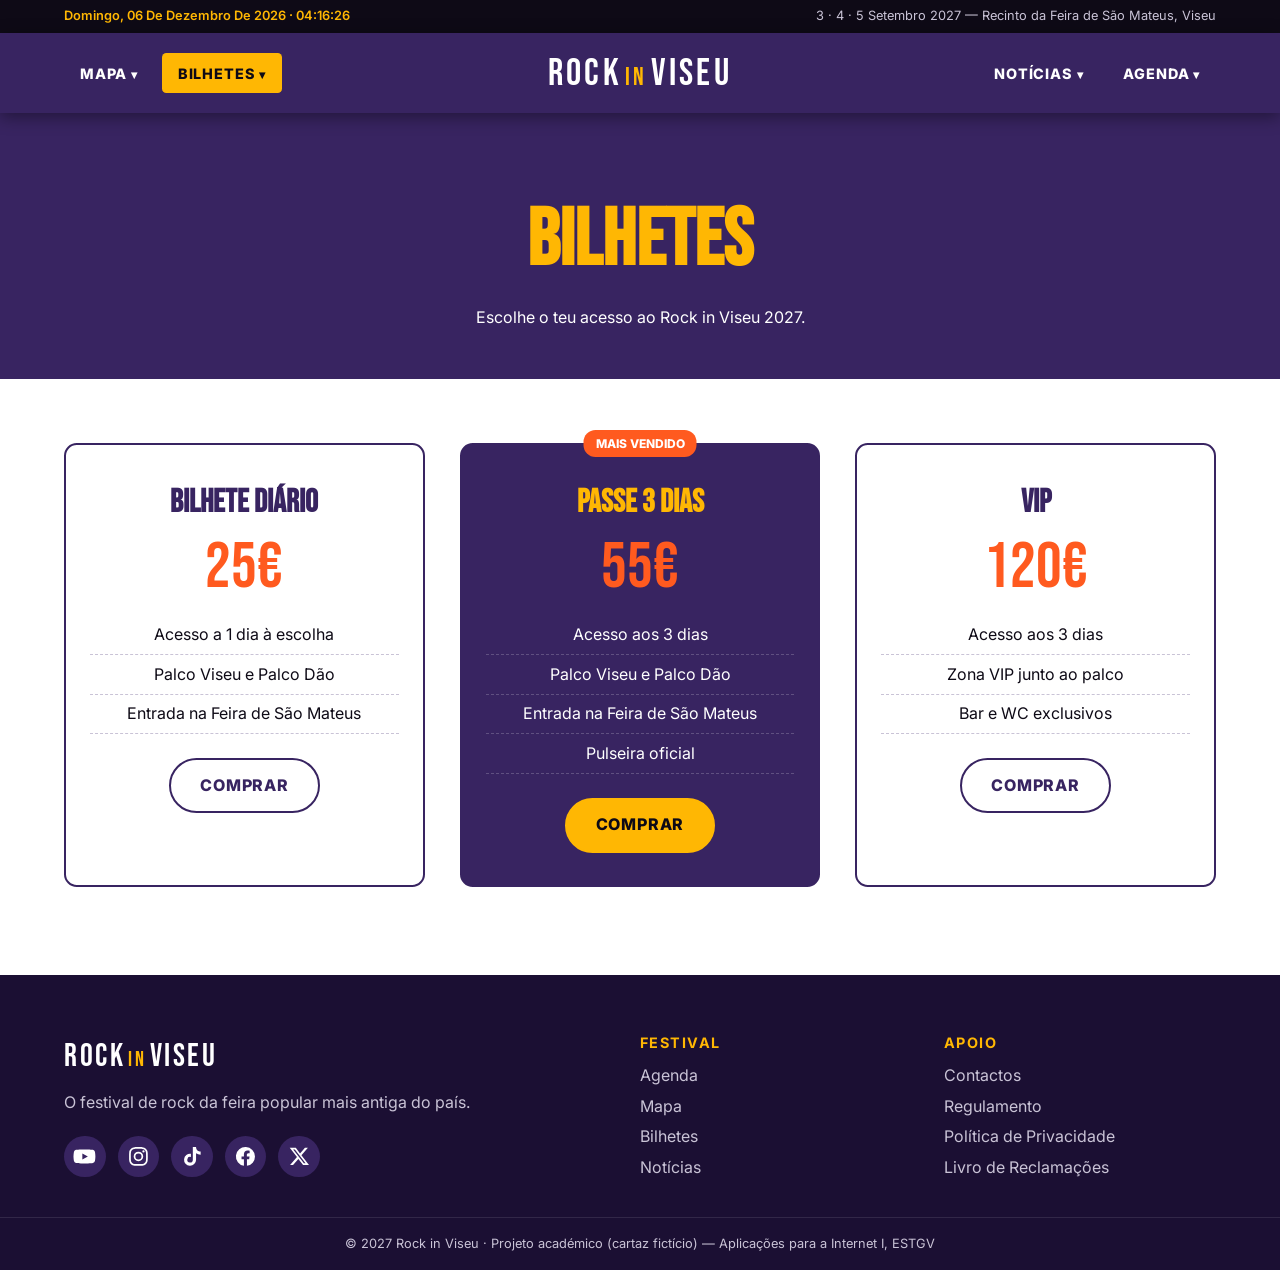
==== bilhetes.html @ 40bdbcf8 "Novo layout: header centrado, cabeças de cartaz, mapa interativo e footer com redes - Header com Map" ====
<!DOCTYPE html>
<html lang="pt-PT">
<head>
  <meta charset="UTF-8">
  <meta name="viewport" content="width=device-width, initial-scale=1.0">
  <meta name="description" content="Rock in Viseu — o festival de rock no coração da Feira de São Mateus.">
  <title>Bilhetes | Rock in Viseu 2027</title>
  <link rel="preconnect" href="https://fonts.googleapis.com">
  <link href="https://fonts.googleapis.com/css2?family=Bebas+Neue&family=Inter:wght@400;600;800&display=swap" rel="stylesheet">
  <link rel="stylesheet" href="css/style.css">
</head>
<body>

  <!-- ===== BARRA SUPERIOR: data e hora atual ===== -->
  <div class="topbar">
    <div class="wrapper topbar__inner">
      <p class="topbar__clock" id="relogio" aria-live="polite">--</p>
      <p class="topbar__info">3 · 4 · 5 Setembro 2027 — Recinto da Feira de São Mateus, Viseu</p>
    </div>
  </div>

  <!-- ===== CABEÇALHO: menu à esquerda · logo ao centro · menu à direita ===== -->
  <header class="header">
    <div class="wrapper header__inner">

      <nav class="nav nav--esq" aria-label="Menu esquerdo">
        <ul class="nav__list">
          <li class="nav__item tem-sub">
            <a href="index.html#mapa" class="nav__link">Mapa</a>
            <ul class="submenu">
              <li><a href="index.html#mapa">Palcos</a></li>
              <li><a href="index.html#mapa">Restauração</a></li>
              <li><a href="index.html#mapa">Loja Oficial</a></li>
            </ul>
          </li>
          <li class="nav__item tem-sub">
            <a href="bilhetes.html" class="nav__link ativo">Bilhetes</a>
            <ul class="submenu">
              <li><a href="bilhetes.html#diario">Bilhete Diário</a></li>
              <li><a href="bilhetes.html#passe">Passe 3 Dias</a></li>
              <li><a href="bilhetes.html#vip">VIP</a></li>
            </ul>
          </li>
        </ul>
      </nav>

      <a href="index.html" class="logo" aria-label="Rock in Viseu — página inicial">ROCK<span>in</span>VISEU</a>

      <nav class="nav nav--dir" aria-label="Menu direito">
        <ul class="nav__list">
          <li class="nav__item tem-sub">
            <a href="noticias.html" class="nav__link">Notícias</a>
            <ul class="submenu">
              <li><a href="noticias.html">Últimas Notícias</a></li>
              <li><a href="contactos.html">Contactos</a></li>
            </ul>
          </li>
          <li class="nav__item tem-sub">
            <a href="index.html#cartaz" class="nav__link">Agenda</a>
            <ul class="submenu">
              <li><a href="index.html#cartaz" data-dia="1">Sexta · 3 Set</a></li>
              <li><a href="index.html#cartaz" data-dia="2">Sábado · 4 Set</a></li>
              <li><a href="index.html#cartaz" data-dia="3">Domingo · 5 Set</a></li>
            </ul>
          </li>
        </ul>
      </nav>

      <button class="menu-toggle" id="menuToggle" aria-label="Abrir menu" aria-expanded="false">
        <span></span><span></span><span></span>
      </button>
    </div>
  </header>

  <main>
    <section class="pagina-topo">
      <div class="wrapper">
        <h1>Bilhetes</h1>
        <p>Escolhe o teu acesso ao Rock in Viseu 2027.</p>
      </div>
    </section>

    <section class="pagina-conteudo">
      <div class="wrapper bilhetes__grid">
        <article class="bilhete" id="diario">
          <h2>Bilhete Diário</h2>
          <p class="bilhete__preco">25€</p>
          <ul><li>Acesso a 1 dia à escolha</li><li>Palco Viseu e Palco Dão</li><li>Entrada na Feira de São Mateus</li></ul>
          <a href="contactos.html" class="btn btn--outline">Comprar</a>
        </article>
        <article class="bilhete bilhete--destaque" id="passe">
          <span class="bilhete__tag">Mais vendido</span>
          <h2>Passe 3 Dias</h2>
          <p class="bilhete__preco">55€</p>
          <ul><li>Acesso aos 3 dias</li><li>Palco Viseu e Palco Dão</li><li>Entrada na Feira de São Mateus</li><li>Pulseira oficial</li></ul>
          <a href="contactos.html" class="btn">Comprar</a>
        </article>
        <article class="bilhete" id="vip">
          <h2>VIP</h2>
          <p class="bilhete__preco">120€</p>
          <ul><li>Acesso aos 3 dias</li><li>Zona VIP junto ao palco</li><li>Bar e WC exclusivos</li></ul>
          <a href="contactos.html" class="btn btn--outline">Comprar</a>
        </article>
      </div>
    </section>
  </main>

  <!-- ===== RODAPÉ ===== -->
  <footer class="footer">
    <div class="wrapper footer__grid">
      <div>
        <a href="index.html" class="logo">ROCK<span>in</span>VISEU</a>
        <p>O festival de rock da feira popular mais antiga do país.</p>
        <ul class="social">
          <li><a href="https://www.youtube.com" target="_blank" rel="noopener" aria-label="YouTube">
            <svg viewBox="0 0 24 24"><path d="M23 7.2a3 3 0 0 0-2.1-2.1C19 4.6 12 4.6 12 4.6s-7 0-8.9.5A3 3 0 0 0 1 7.2 31 31 0 0 0 .5 12 31 31 0 0 0 1 16.8a3 3 0 0 0 2.1 2.1c1.9.5 8.9.5 8.9.5s7 0 8.9-.5a3 3 0 0 0 2.1-2.1 31 31 0 0 0 .5-4.8 31 31 0 0 0-.5-4.8zM9.8 15.1V8.9l5.8 3.1-5.8 3.1z"/></svg>
          </a></li>
          <li><a href="https://www.instagram.com" target="_blank" rel="noopener" aria-label="Instagram">
            <svg viewBox="0 0 24 24"><path d="M12 7a5 5 0 1 0 0 10 5 5 0 0 0 0-10zm0 8.2a3.2 3.2 0 1 1 0-6.4 3.2 3.2 0 0 1 0 6.4zM17.3 5.5a1.2 1.2 0 1 0 0 2.4 1.2 1.2 0 0 0 0-2.4zM12 2.2c-2.7 0-3 0-4 .1C4.9 2.4 2.4 4.9 2.3 8c-.1 1-.1 1.3-.1 4s0 3 .1 4c.1 3.1 2.6 5.6 5.7 5.7 1 .1 1.3.1 4 .1s3 0 4-.1c3.1-.1 5.6-2.6 5.7-5.7.1-1 .1-1.3.1-4s0-3-.1-4c-.1-3.1-2.6-5.6-5.7-5.7-1-.1-1.3-.1-4-.1zm0 1.8c2.6 0 2.9 0 4 .1 2.2.1 3.8 1.7 3.9 3.9.1 1 .1 1.3.1 4s0 2.9-.1 4c-.1 2.2-1.7 3.8-3.9 3.9-1 .1-1.3.1-4 .1s-2.9 0-4-.1c-2.2-.1-3.8-1.7-3.9-3.9C4 14.9 4 14.6 4 12s0-2.9.1-4C4.2 5.8 5.8 4.2 8 4.1c1 0 1.4-.1 4-.1z"/></svg>
          </a></li>
          <li><a href="https://www.tiktok.com" target="_blank" rel="noopener" aria-label="TikTok">
            <svg viewBox="0 0 24 24"><path d="M19.6 6.7a4.8 4.8 0 0 1-3.8-4.2V2h-3.4v13.4a2.9 2.9 0 1 1-2-2.7V9.2a6.3 6.3 0 1 0 5.4 6.2V8.6a8.2 8.2 0 0 0 4.8 1.5V6.7h-1z"/></svg>
          </a></li>
          <li><a href="https://www.facebook.com" target="_blank" rel="noopener" aria-label="Facebook">
            <svg viewBox="0 0 24 24"><path d="M22 12a10 10 0 1 0-11.6 9.9v-7H7.9V12h2.5V9.8c0-2.5 1.5-3.9 3.8-3.9 1.1 0 2.2.2 2.2.2v2.5h-1.3c-1.2 0-1.6.8-1.6 1.6V12h2.8l-.4 2.9h-2.3v7A10 10 0 0 0 22 12z"/></svg>
          </a></li>
          <li><a href="https://x.com" target="_blank" rel="noopener" aria-label="X">
            <svg viewBox="0 0 24 24"><path d="M17.8 3h3.1l-6.8 7.7L22 21h-6.2l-4.9-6.4L5.3 21H2.2l7.2-8.3L1.8 3h6.4l4.4 5.8L17.8 3zm-1.1 16.2h1.7L7.2 4.7H5.4l11.3 14.5z"/></svg>
          </a></li>
        </ul>
      </div>
      <nav aria-label="Links do festival">
        <h4>Festival</h4>
        <ul>
          <li><a href="index.html#cartaz">Agenda</a></li>
          <li><a href="index.html#mapa">Mapa</a></li>
          <li><a href="bilhetes.html">Bilhetes</a></li>
          <li><a href="noticias.html">Notícias</a></li>
        </ul>
      </nav>
      <nav aria-label="Links de apoio">
        <h4>Apoio</h4>
        <ul>
          <li><a href="contactos.html">Contactos</a></li>
          <li><a href="#">Regulamento</a></li>
          <li><a href="#">Política de Privacidade</a></li>
          <li><a href="https://www.livroreclamacoes.pt" target="_blank" rel="noopener">Livro de Reclamações</a></li>
        </ul>
      </nav>
    </div>
    <p class="footer__copy">&copy; 2027 Rock in Viseu · Projeto académico (cartaz fictício) — Aplicações para a Internet I, ESTGV</p>
  </footer>

  <script src="js/main.js"></script>
</body>
</html>
---- css/style.css ----
/* =========================================================
   ROCK IN VISEU — Folha de estilos principal
   Layout flexível: larguras em %, tamanhos em rem/em
   ========================================================= */

:root {
  --roxo: #382461;          /* cor da Feira de São Mateus */
  --roxo-escuro: #1b0f33;
  --preto: #0e0a16;
  --amarelo: #ffb703;
  --laranja: #ff5a1f;
  --verde: #22c55e;
  --azul: #22d3ee;
  --branco: #ffffff;
  --cinza: #c9c3d6;
  --fonte-titulo: 'Bebas Neue', Impact, sans-serif;
  --fonte-texto: 'Inter', Arial, sans-serif;
}

* { margin: 0; padding: 0; box-sizing: border-box; }
html { scroll-behavior: smooth; scroll-padding-top: 5rem; }
body { font-family: var(--fonte-texto); background: var(--preto); color: var(--branco); line-height: 1.6; }
img { max-width: 100%; display: block; }
a { color: inherit; text-decoration: none; }
ul { list-style: none; }

/* Wrapper / container principal */
.wrapper { width: 90%; max-width: 75rem; margin: 0 auto; }

/* ---------- Elementos comuns ---------- */
.btn {
  display: inline-block;
  padding: 0.8em 1.8em;
  background: var(--amarelo);
  color: var(--preto);
  font-weight: 800;
  text-transform: uppercase;
  letter-spacing: 0.05em;
  border: 2px solid var(--amarelo);
  border-radius: 3em;
  cursor: pointer;
  transition: background 0.3s, color 0.3s, transform 0.2s;
}
.btn:hover { background: transparent; color: var(--amarelo); transform: translateY(-2px); }
.btn--outline { background: transparent; color: var(--amarelo); }
.btn--outline:hover { background: var(--amarelo); color: var(--preto); }

.titulo {
  font-family: var(--fonte-titulo);
  font-size: clamp(2.5rem, 6vw, 4rem);
  letter-spacing: 0.04em;
  margin-bottom: 1.5rem;
  color: var(--roxo);
}
.titulo--claro { color: var(--amarelo); }
.etiqueta { color: var(--laranja); font-weight: 800; letter-spacing: 0.2em; text-transform: uppercase; font-size: 0.9rem; }

/* ---------- Barra superior (data/hora) ---------- */
.topbar { background: var(--preto); font-size: 0.8rem; padding: 0.4rem 0; }
.topbar__inner { display: flex; justify-content: space-between; align-items: center; gap: 1rem; flex-wrap: wrap; }
.topbar__clock { color: var(--amarelo); font-weight: 600; text-transform: capitalize; }
.topbar__info { color: var(--cinza); }

/* ---------- Cabeçalho: menu | logo | menu ---------- */
.header {
  background: var(--roxo);
  position: sticky;
  top: 0;
  z-index: 100;
  box-shadow: 0 0.25rem 1rem rgba(0, 0, 0, 0.4);
}
.header__inner {
  display: grid;
  grid-template-columns: 1fr auto 1fr;   /* esquerda · centro · direita */
  align-items: center;
  min-height: 5rem;
}
.nav--esq .nav__list { justify-content: flex-start; }
.nav--dir .nav__list { justify-content: flex-end; }

.logo {
  font-family: var(--fonte-titulo);
  font-size: 2.4rem;
  letter-spacing: 0.08em;
  text-align: center;
  transition: color 0.3s;
}
.logo span { color: var(--amarelo); font-size: 0.65em; margin: 0 0.15em; }
.logo:hover { color: var(--amarelo); }

.nav__list { display: flex; align-items: center; gap: 0.5rem; }
.nav__item { position: relative; }
.nav__link {
  display: block;
  padding: 0.6em 1.1em;
  font-weight: 800;
  text-transform: uppercase;
  letter-spacing: 0.06em;
  font-size: 0.9rem;
  border-radius: 0.3em;
  transition: background 0.3s, color 0.3s;
}
/* hover: muda cor da letra e do fundo (pedido no enunciado) */
.nav__link:hover, .nav__link.ativo { background: var(--amarelo); color: var(--preto); }
.tem-sub > .nav__link::after { content: ' ▾'; font-size: 0.8em; }

.submenu {
  position: absolute;
  top: 100%;
  min-width: 12rem;
  background: var(--roxo-escuro);
  border-top: 3px solid var(--amarelo);
  border-radius: 0 0 0.4em 0.4em;
  opacity: 0;
  visibility: hidden;
  transform: translateY(0.5rem);
  transition: opacity 0.25s, transform 0.25s, visibility 0.25s;
}
.nav--esq .submenu { left: 0; }
.nav--dir .submenu { right: 0; }
.tem-sub:hover .submenu,
.tem-sub.aberto .submenu { opacity: 1; visibility: visible; transform: translateY(0); }
.submenu a {
  display: block;
  padding: 0.7em 1.2em;
  font-size: 0.9rem;
  transition: background 0.3s, color 0.3s, padding-left 0.3s;
}
.submenu a:hover { background: var(--laranja); color: var(--branco); padding-left: 1.6em; }

.menu-toggle {
  display: none;
  flex-direction: column;
  gap: 5px;
  background: none;
  border: none;
  cursor: pointer;
  padding: 0.5rem;
  justify-self: end;
}
.menu-toggle span { width: 1.75rem; height: 3px; background: var(--branco); transition: transform 0.3s, opacity 0.3s; }
.menu-toggle.aberto span:nth-child(1) { transform: translateY(8px) rotate(45deg); }
.menu-toggle.aberto span:nth-child(2) { opacity: 0; }
.menu-toggle.aberto span:nth-child(3) { transform: translateY(-8px) rotate(-45deg); }

/* =========================================================
   SECÇÃO 1 — Carrossel + descrição
   ========================================================= */
.intro { background: var(--branco); color: var(--preto); padding-bottom: 4rem; }

.slider { position: relative; width: 100%; height: 70vh; min-height: 22rem; overflow: hidden; }
.slide { position: absolute; inset: 0; opacity: 0; transition: opacity 1s ease; }
.slide.ativo { opacity: 1; z-index: 1; }
.slide img { width: 100%; height: 100%; object-fit: cover; }
.slide figcaption {
  position: absolute;
  left: 5%;
  bottom: 8%;
  z-index: 2;
  background: rgba(14, 10, 22, 0.7);
  color: var(--branco);
  padding: 0.5em 1em;
  border-left: 4px solid var(--amarelo);
  font-weight: 600;
}

.slider__btn {
  position: absolute;
  top: 50%;
  z-index: 3;
  transform: translateY(-50%);
  width: 3rem;
  height: 3rem;
  border-radius: 50%;
  border: 2px solid var(--branco);
  background: rgba(0, 0, 0, 0.3);
  color: var(--branco);
  font-size: 1.2rem;
  cursor: pointer;
  transition: background 0.3s, color 0.3s;
}
.slider__btn:hover { background: var(--amarelo); color: var(--preto); border-color: var(--amarelo); }
.slider__btn--prev { left: 2%; }
.slider__btn--next { right: 2%; }

.slider__dots { position: absolute; bottom: 4%; left: 50%; transform: translateX(-50%); z-index: 3; display: flex; gap: 0.6rem; }
.dot {
  width: 0.8rem;
  height: 0.8rem;
  border-radius: 50%;
  border: 2px solid var(--branco);
  background: transparent;
  cursor: pointer;
  transition: background 0.3s, width 0.3s;
}
.dot.ativo { background: var(--amarelo); border-color: var(--amarelo); width: 2rem; border-radius: 1rem; }

.intro__texto { display: flex; gap: 6%; align-items: center; flex-wrap: wrap; padding-top: 4rem; }
.intro__desc { flex: 1 1 55%; }
.intro__desc h1 { font-family: var(--fonte-titulo); font-size: clamp(3rem, 8vw, 5.5rem); color: var(--roxo); line-height: 1; margin: 0.2em 0 0.4em; }
.intro__desc p { margin-bottom: 1rem; font-size: 1.05rem; }
.intro__desc .btn { margin-top: 0.5rem; }
.intro__desc .btn:hover { color: var(--roxo); border-color: var(--roxo); }
.intro__numeros { flex: 1 1 35%; display: grid; grid-template-columns: 1fr 1fr; gap: 1rem; margin-top: 2rem; }
.numero {
  background: var(--roxo);
  color: var(--branco);
  padding: 1.5rem 1rem;
  border-radius: 0.6rem;
  text-align: center;
  transition: transform 0.3s;
}
.numero:hover { transform: rotate(-2deg) scale(1.04); }
.numero strong { display: block; font-family: var(--fonte-titulo); font-size: 3rem; color: var(--amarelo); line-height: 1; }

/* =========================================================
   SECÇÃO 2 — Cabeças de cartaz
   ========================================================= */
.cartaz { background: var(--roxo-escuro); padding: 5rem 0; }
.tabs { display: flex; gap: 0.5rem; margin-bottom: 2rem; flex-wrap: wrap; }
.tab {
  flex: 1 1 30%;
  padding: 1em;
  background: transparent;
  color: var(--branco);
  border: 2px solid var(--roxo);
  font-family: var(--fonte-titulo);
  font-size: 1.4rem;
  letter-spacing: 0.05em;
  cursor: pointer;
  transition: background 0.3s, border-color 0.3s, color 0.3s;
}
.tab:hover { border-color: var(--amarelo); }
.tab.ativo { background: var(--roxo); border-color: var(--amarelo); color: var(--amarelo); }

.cartaz__dia { display: none; grid-template-columns: repeat(auto-fit, minmax(18rem, 1fr)); gap: 1rem; }
.cartaz__dia.ativo { display: grid; animation: aparecer 0.5s ease; }
@keyframes aparecer { from { opacity: 0; transform: translateY(1rem); } to { opacity: 1; transform: none; } }

.artista {
  position: relative;
  overflow: hidden;
  min-height: 12rem;
  display: flex;
  flex-direction: column;
  justify-content: flex-end;
  padding: 1.5rem;
  border-radius: 0.6rem;
  background:
    radial-gradient(circle at 80% 20%, var(--cor) 0%, transparent 60%),
    linear-gradient(160deg, var(--roxo) 0%, var(--preto) 100%);
  transition: transform 0.3s, box-shadow 0.3s;
}
.artista:hover { transform: translateY(-5px); box-shadow: 0 0.8rem 2rem rgba(0, 0, 0, 0.5); }
.artista h3 { font-family: var(--fonte-titulo); font-size: 2.2rem; line-height: 1; letter-spacing: 0.03em; }
.artista p { color: var(--cinza); }
.artista__hora {
  align-self: flex-start;
  background: rgba(0, 0, 0, 0.5);
  color: var(--amarelo);
  font-size: 0.75rem;
  font-weight: 800;
  text-transform: uppercase;
  padding: 0.3em 0.8em;
  border-radius: 1em;
  margin-bottom: auto;
}
.artista--headliner { grid-column: 1 / -1; min-height: 20rem; text-align: center; align-items: center; justify-content: center; }
.artista--headliner .artista__hora { align-self: center; margin-bottom: 1rem; }
.artista--headliner h3 { font-size: clamp(3.5rem, 10vw, 7rem); color: var(--amarelo); text-shadow: 0 0.2rem 1.5rem rgba(0, 0, 0, 0.5); }
.artista--headliner p { font-size: 1.2rem; color: var(--branco); }

/* =========================================================
   SECÇÃO 3 — Mapa interativo
   ========================================================= */
.mapa { background: var(--branco); color: var(--preto); padding: 5rem 0; }
.mapa__intro { margin-bottom: 2rem; font-size: 1.05rem; }
.mapa__container { position: relative; width: 100%; }
.mapa__svg { width: 100%; height: auto; display: block; }

.mapa__chao { fill: #2d6a4f; }
.mapa__caminho { stroke: #d8c9a3; stroke-width: 40; stroke-linecap: round; fill: none; }
.mapa__plateia { fill: #d8c9a3; stroke: #b9a77a; stroke-width: 3; stroke-dasharray: 10 8; }
.mapa__fixo { fill: #e9e4f2; stroke: #b8afcc; stroke-width: 2; }
.mapa__entrada { fill: var(--preto); }

.mapa__label { font-family: var(--fonte-texto); font-weight: 800; font-size: 26px; fill: var(--branco); text-anchor: middle; pointer-events: none; }
.mapa__label--peq { font-size: 19px; }
.mapa__label--escuro { fill: var(--roxo); }
.mapa__sub { font-family: var(--fonte-texto); font-size: 14px; fill: rgba(255, 255, 255, 0.85); text-anchor: middle; pointer-events: none; }
.mapa__sub--escuro { fill: #6b6480; }

/* Zonas clicáveis */
.zona { cursor: pointer; outline: none; }
.zona rect { stroke: var(--branco); stroke-width: 3; transition: fill 0.3s, stroke 0.3s, filter 0.3s, transform 0.3s; transform-box: fill-box; transform-origin: center; }
.zona--palco rect { fill: var(--roxo); }
.zona--restauracao rect { fill: var(--laranja); }
.zona--loja rect { fill: #0ea5e9; }

.zona:hover rect,
.zona:focus rect,
.zona.hover rect {
  stroke: var(--amarelo);
  stroke-width: 6;
  filter: drop-shadow(0 0 12px rgba(255, 183, 3, 0.9));
  transform: scale(1.03);
}
.zona--palco:hover rect { fill: #4c3285; }
.zona--restauracao:hover rect { fill: #ff7a45; }
.zona--loja:hover rect { fill: #38bdf8; }

/* animação "pulsar" para mostrar que é clicável */
.zona rect { animation: pulsar 2.5s ease-in-out infinite; }
.zona:hover rect { animation: none; }
@keyframes pulsar {
  0%, 100% { stroke-opacity: 1; }
  50% { stroke-opacity: 0.3; }
}

.mapa__tooltip {
  position: absolute;
  pointer-events: none;
  background: var(--preto);
  color: var(--branco);
  padding: 0.5em 0.9em;
  border-radius: 0.4em;
  font-size: 0.85rem;
  font-weight: 600;
  white-space: nowrap;
  transform: translate(-50%, -130%);
  opacity: 0;
  transition: opacity 0.2s;
  z-index: 5;
}
.mapa__tooltip.visivel { opacity: 1; }
.mapa__tooltip strong { color: var(--amarelo); }

.mapa__legenda { display: flex; flex-wrap: wrap; gap: 1rem 3%; margin-top: 1.5rem; font-size: 0.9rem; }
.mapa__legenda li { display: flex; align-items: center; gap: 0.5rem; }
.cor { width: 1rem; height: 1rem; border-radius: 0.2rem; display: inline-block; }
.cor--palco { background: var(--roxo); }
.cor--restauracao { background: var(--laranja); }
.cor--loja { background: #0ea5e9; }
.cor--fixo { background: #e9e4f2; border: 1px solid #b8afcc; }

/* =========================================================
   SECÇÃO 4 — Patrocinadores
   ========================================================= */
.parceiros { background: #f5f2fa; color: var(--preto); padding: 4rem 0; text-align: center; }
.parceiros__titulo { font-size: 1rem; text-transform: uppercase; letter-spacing: 0.25em; color: var(--roxo); margin-bottom: 2rem; }
.parceiros__lista { display: grid; grid-template-columns: repeat(auto-fit, minmax(11rem, 1fr)); gap: 1rem; }
.parceiros__lista li {
  padding: 1.5em 1em;
  background: var(--branco);
  border: 1px solid #e0dae9;
  border-radius: 0.5em;
  font-weight: 800;
  color: #8a839c;
  transition: color 0.3s, border-color 0.3s, transform 0.3s;
}
.parceiros__lista li:hover { color: var(--roxo); border-color: var(--roxo); transform: translateY(-3px); }

/* =========================================================
   RODAPÉ
   ========================================================= */
.footer { background: var(--roxo-escuro); padding: 3.5rem 0 1rem; }
.footer__grid { display: grid; grid-template-columns: 2fr 1fr 1fr; gap: 2rem; margin-bottom: 2rem; }
.footer p { color: var(--cinza); margin-top: 0.5rem; }
.footer h4 { color: var(--amarelo); margin-bottom: 0.6rem; text-transform: uppercase; letter-spacing: 0.1em; font-size: 0.9rem; }
.footer li { margin-bottom: 0.3rem; }
.footer li a { color: var(--cinza); transition: color 0.3s; }
.footer li a:hover { color: var(--amarelo); }
.footer .logo { font-size: 2rem; }
.footer__copy { text-align: center; font-size: 0.8rem; color: var(--cinza); border-top: 1px solid rgba(255, 255, 255, 0.1); padding-top: 1rem; }

.social { display: flex; gap: 0.75rem; margin-top: 1.25rem; }
.social a {
  display: flex;
  align-items: center;
  justify-content: center;
  width: 2.6rem;
  height: 2.6rem;
  border-radius: 50%;
  background: var(--roxo);
  transition: background 0.3s, transform 0.3s;
}
.social svg { width: 55%; height: 55%; fill: var(--branco); transition: fill 0.3s; }
.social a:hover { background: var(--amarelo); transform: translateY(-3px); }
.social a:hover svg { fill: var(--preto); }

/* =========================================================
   PÁGINAS SECUNDÁRIAS
   ========================================================= */
.pagina-topo { background: var(--roxo); padding: 4rem 0 3rem; text-align: center; }
.pagina-topo h1 { font-family: var(--fonte-titulo); font-size: clamp(3rem, 8vw, 5rem); color: var(--amarelo); }
.pagina-conteudo { background: var(--branco); color: var(--preto); padding: 4rem 0; }

/* Bilhetes */
.bilhetes__grid { display: flex; gap: 3%; flex-wrap: wrap; align-items: stretch; }
.bilhete {
  flex: 1 1 30%;
  min-width: 15rem;
  margin-bottom: 1.5rem;
  border: 2px solid var(--roxo);
  border-radius: 0.8rem;
  padding: 2rem 1.5rem;
  text-align: center;
  position: relative;
  transition: transform 0.3s;
}
.bilhete:hover { transform: translateY(-6px); }
.bilhete h2 { font-family: var(--fonte-titulo); font-size: 2rem; color: var(--roxo); }
.bilhete__preco { font-family: var(--fonte-titulo); font-size: 4rem; color: var(--laranja); line-height: 1; margin: 0.5rem 0 1rem; }
.bilhete ul { margin-bottom: 1.5rem; }
.bilhete li { padding: 0.4em 0; border-bottom: 1px dashed var(--cinza); }
.bilhete .btn--outline { color: var(--roxo); border-color: var(--roxo); }
.bilhete .btn--outline:hover { background: var(--roxo); color: var(--branco); }
.bilhete--destaque { background: var(--roxo); color: var(--branco); }
.bilhete--destaque h2 { color: var(--amarelo); }
.bilhete--destaque li { border-color: rgba(255, 255, 255, 0.2); }
.bilhete__tag {
  position: absolute;
  top: -0.9rem;
  left: 50%;
  transform: translateX(-50%);
  background: var(--laranja);
  color: var(--branco);
  font-size: 0.75rem;
  font-weight: 800;
  padding: 0.3em 1em;
  border-radius: 1em;
  text-transform: uppercase;
}

/* Notícias */
.noticias__grid { display: grid; grid-template-columns: repeat(auto-fit, minmax(16rem, 1fr)); gap: 1.5rem; }
.noticia {
  background: #f5f2fa;
  padding: 1.75rem;
  border-radius: 0.5rem;
  border-top: 4px solid var(--amarelo);
  transition: background 0.3s, color 0.3s;
}
.noticia:hover { background: var(--roxo); color: var(--branco); }
.noticia time { color: var(--laranja); font-size: 0.85rem; font-weight: 600; }
.noticia h2 { font-size: 1.3rem; margin: 0.4rem 0; }

/* Contactos */
.contactos__grid { display: flex; gap: 5%; flex-wrap: wrap; }
.contactos__info { flex: 1 1 30%; margin-bottom: 2rem; }
.contactos__info h2 { font-family: var(--fonte-titulo); font-size: 2.2rem; color: var(--roxo); }
.contactos__info p { margin-bottom: 0.8rem; }
.contactos__form { flex: 1 1 60%; }

.form__grupo { margin-bottom: 1.2rem; }
.form__grupo label { display: block; font-weight: 600; margin-bottom: 0.3rem; color: var(--roxo); }
.form__grupo input, .form__grupo select, .form__grupo textarea {
  width: 100%;
  padding: 0.75em 1em;
  border: 2px solid var(--cinza);
  border-radius: 0.4em;
  font: inherit;
  transition: border-color 0.3s;
}
.form__grupo input:focus, .form__grupo select:focus, .form__grupo textarea:focus { outline: none; border-color: var(--roxo); }
.form__grupo.erro input, .form__grupo.erro select, .form__grupo.erro textarea { border-color: #d62828; }
.form__erro { color: #d62828; font-size: 0.85rem; margin-top: 0.2rem; }
.form__linha { display: flex; gap: 4%; flex-wrap: wrap; }
.form__linha .form__grupo { flex: 1 1 48%; }
.form__sucesso { background: #e6f7ec; color: #1b7a3d; padding: 1em; border-radius: 0.4em; margin-bottom: 1rem; font-weight: 600; }
.pagina-conteudo .btn:hover { color: var(--roxo); border-color: var(--roxo); }

.mensagens { margin-top: 3rem; }
.mensagens h3 { color: var(--roxo); margin-bottom: 1rem; }
.mensagem { border-left: 4px solid var(--amarelo); background: #f5f2fa; padding: 1em; margin-bottom: 0.8rem; border-radius: 0.3em; }
.mensagem small { color: #6b6480; }

/* =========================================================
   RESPONSIVO
   ========================================================= */
@media (max-width: 56rem) {
  .header__inner { grid-template-columns: 1fr auto; position: relative; }
  .logo { text-align: left; grid-column: 1; grid-row: 1; font-size: 2rem; }
  .menu-toggle { display: flex; grid-column: 2; grid-row: 1; }

  /* os dois menus juntam-se num painel que desce */
  .nav {
    grid-column: 1 / -1;
    max-height: 0;
    overflow: hidden;
    transition: max-height 0.4s ease;
  }
  .nav.aberto { max-height: 30rem; }
  .nav--dir.aberto { padding-bottom: 1rem; }
  .nav__list { flex-direction: column; align-items: stretch; gap: 0.25rem; padding-top: 0.25rem; }

  .submenu {
    position: static;
    opacity: 1;
    visibility: visible;
    transform: none;
    max-height: 0;
    overflow: hidden;
    border-top: none;
    transition: max-height 0.3s;
  }
  .tem-sub:hover .submenu { max-height: 0; }
  .tem-sub.aberto .submenu { max-height: 15rem; }

  .topbar__info { display: none; }
  .footer__grid { grid-template-columns: 1fr; }
  .mapa__label { font-size: 30px; }
  .mapa__sub { display: none; }
}
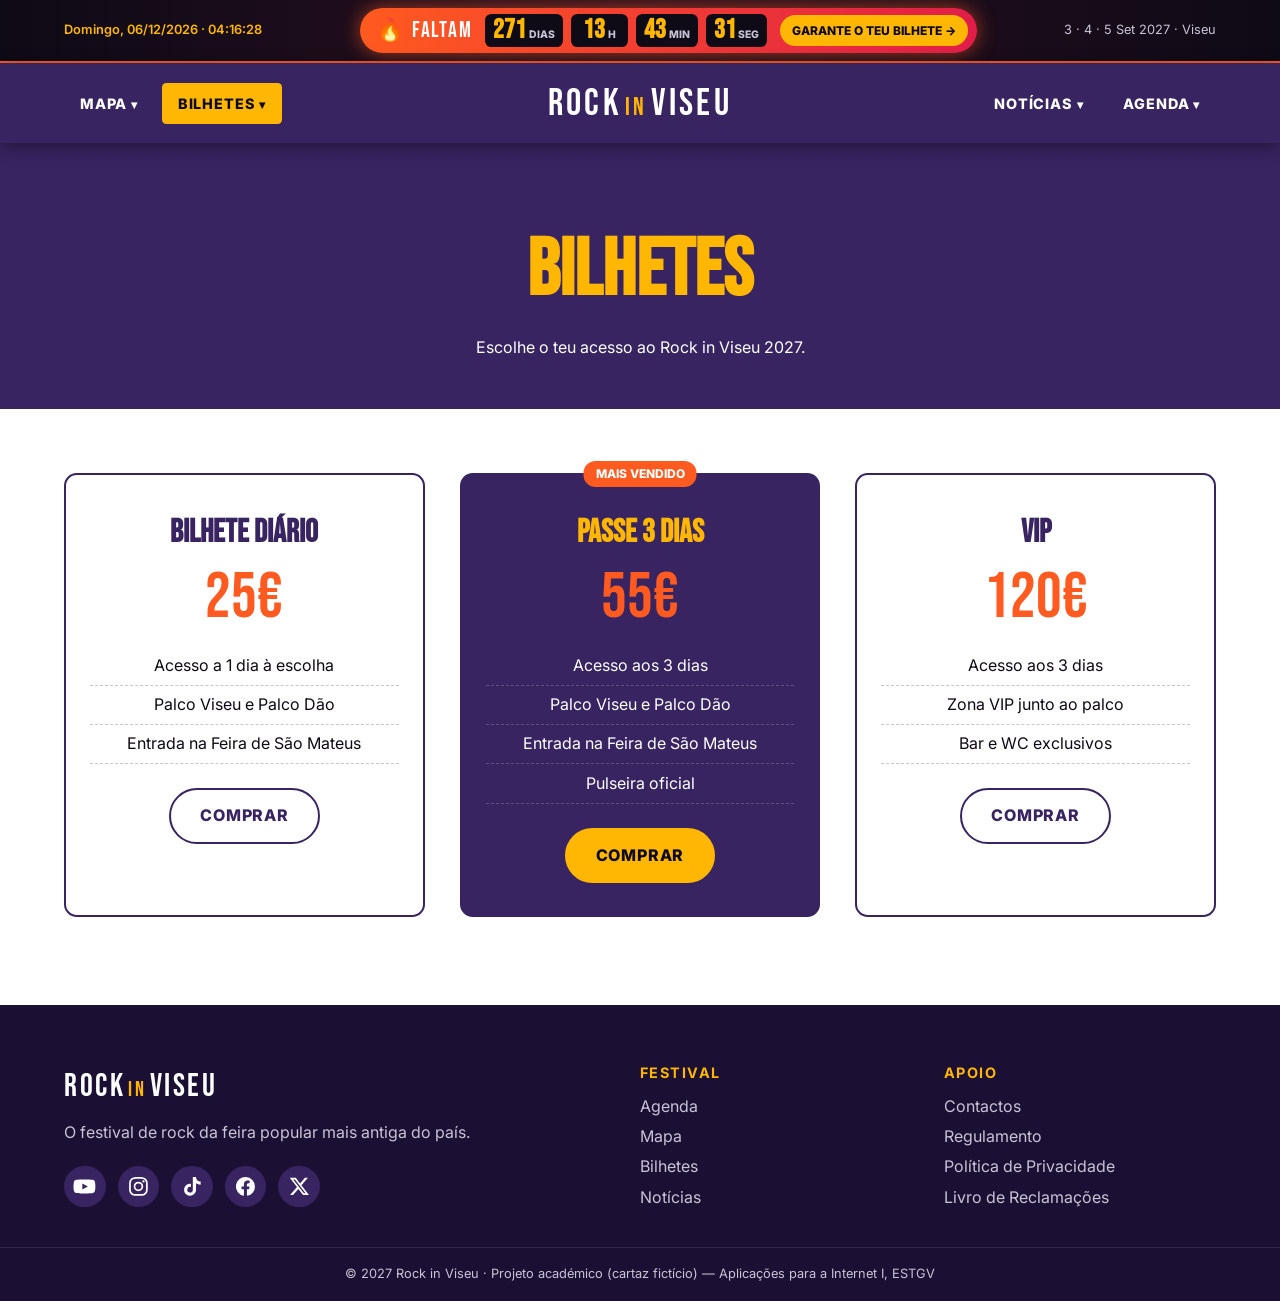
==== commit 39b45b90: "Contagem decrescente para o festival na faixa do topo Cronómetro em destaque (dias, horas, minutos, " ====
--- a/bilhetes.html
+++ b/bilhetes.html
@@ -15,7 +15,16 @@
   <div class="topbar">
     <div class="wrapper topbar__inner">
       <p class="topbar__clock" id="relogio" aria-live="polite">--</p>
-      <p class="topbar__info">3 · 4 · 5 Setembro 2027 — Recinto da Feira de São Mateus, Viseu</p>
+      <!-- Contagem decrescente para o festival -->
+      <a href="bilhetes.html" class="contagem" aria-label="Tempo que falta para o festival">
+        <span class="contagem__label">🔥 Faltam</span>
+        <span class="contagem__bloco"><b id="cdDias">0</b><small>dias</small></span>
+        <span class="contagem__bloco"><b id="cdHoras">00</b><small>h</small></span>
+        <span class="contagem__bloco"><b id="cdMin">00</b><small>min</small></span>
+        <span class="contagem__bloco contagem__bloco--seg"><b id="cdSeg">00</b><small>seg</small></span>
+        <span class="contagem__cta">Garante o teu bilhete →</span>
+      </a>
+      <p class="topbar__info">3 · 4 · 5 Set 2027 · Viseu</p>
     </div>
   </div>
 
--- a/css/style.css
+++ b/css/style.css
@@ -56,10 +56,75 @@
 .etiqueta { color: var(--laranja); font-weight: 800; letter-spacing: 0.2em; text-transform: uppercase; font-size: 0.9rem; }
 
 /* ---------- Barra superior (data/hora) ---------- */
-.topbar { background: var(--preto); font-size: 0.8rem; padding: 0.4rem 0; }
+.topbar {
+  background: linear-gradient(90deg, var(--preto) 0%, #2a0f1f 50%, var(--preto) 100%);
+  border-bottom: 2px solid var(--laranja);
+  font-size: 0.8rem;
+  padding: 0.5rem 0;
+}
 .topbar__inner { display: flex; justify-content: space-between; align-items: center; gap: 1rem; flex-wrap: wrap; }
-.topbar__clock { color: var(--amarelo); font-weight: 600; text-transform: capitalize; }
-.topbar__info { color: var(--cinza); }
+.topbar__clock { color: var(--amarelo); font-weight: 600; text-transform: capitalize; flex: 1 1 20%; white-space: nowrap; }
+.topbar__info { color: var(--cinza); flex: 1 1 15%; text-align: right; }
+
+/* ---------- Contagem decrescente (faixa do topo) ---------- */
+.contagem {
+  display: flex;
+  align-items: center;
+  gap: 0.5rem;
+  padding: 0.3rem 0.6rem 0.3rem 1rem;
+  border-radius: 3rem;
+  background: linear-gradient(90deg, var(--laranja), #e11d48);
+  box-shadow: 0 0 1.2rem rgba(255, 90, 31, 0.6);
+  animation: brilhar 2s ease-in-out infinite;
+  transition: transform 0.3s;
+}
+.contagem:hover { transform: scale(1.04); }
+.contagem__label {
+  font-family: var(--fonte-titulo);
+  font-size: 1.4rem;
+  letter-spacing: 0.08em;
+  text-transform: uppercase;
+  margin-right: 0.3rem;
+  white-space: nowrap;
+}
+.contagem__bloco {
+  display: flex;
+  align-items: baseline;
+  gap: 0.15rem;
+  background: var(--preto);
+  border-radius: 0.4rem;
+  padding: 0.1rem 0.5rem;
+  min-width: 3.6rem;
+  justify-content: center;
+}
+.contagem__bloco b {
+  font-family: var(--fonte-titulo);
+  font-size: 1.7rem;
+  line-height: 1.1;
+  color: var(--amarelo);
+  font-variant-numeric: tabular-nums;
+}
+.contagem__bloco small { font-size: 0.65rem; font-weight: 800; text-transform: uppercase; color: var(--cinza); }
+.contagem__bloco--seg b { animation: tique 1s steps(1) infinite; }
+.contagem__cta {
+  background: var(--amarelo);
+  color: var(--preto);
+  font-weight: 800;
+  font-size: 0.75rem;
+  text-transform: uppercase;
+  padding: 0.5em 1em;
+  border-radius: 2rem;
+  margin-left: 0.3rem;
+  white-space: nowrap;
+}
+@keyframes brilhar {
+  0%, 100% { box-shadow: 0 0 0.6rem rgba(255, 90, 31, 0.5); }
+  50%      { box-shadow: 0 0 1.8rem rgba(255, 183, 3, 0.9); }
+}
+@keyframes tique {
+  0%  { color: var(--amarelo); }
+  50% { color: var(--branco); }
+}
 
 /* ---------- Cabeçalho: menu | logo | menu ---------- */
 .header {
@@ -507,7 +572,13 @@
   .tem-sub:hover .submenu { max-height: 0; }
   .tem-sub.aberto .submenu { max-height: 15rem; }
 
-  .topbar__info { display: none; }
+  .topbar__info, .contagem__cta { display: none; }
+  .topbar__inner { justify-content: center; }
+  .topbar__clock { flex: 1 1 100%; text-align: center; font-size: 0.75rem; }
+  .contagem { gap: 0.3rem; padding-left: 0.7rem; }
+  .contagem__label { font-size: 1.1rem; }
+  .contagem__bloco { min-width: 2.9rem; padding: 0.1rem 0.3rem; }
+  .contagem__bloco b { font-size: 1.3rem; }
   .footer__grid { grid-template-columns: 1fr; }
   .mapa__label { font-size: 30px; }
   .mapa__sub { display: none; }
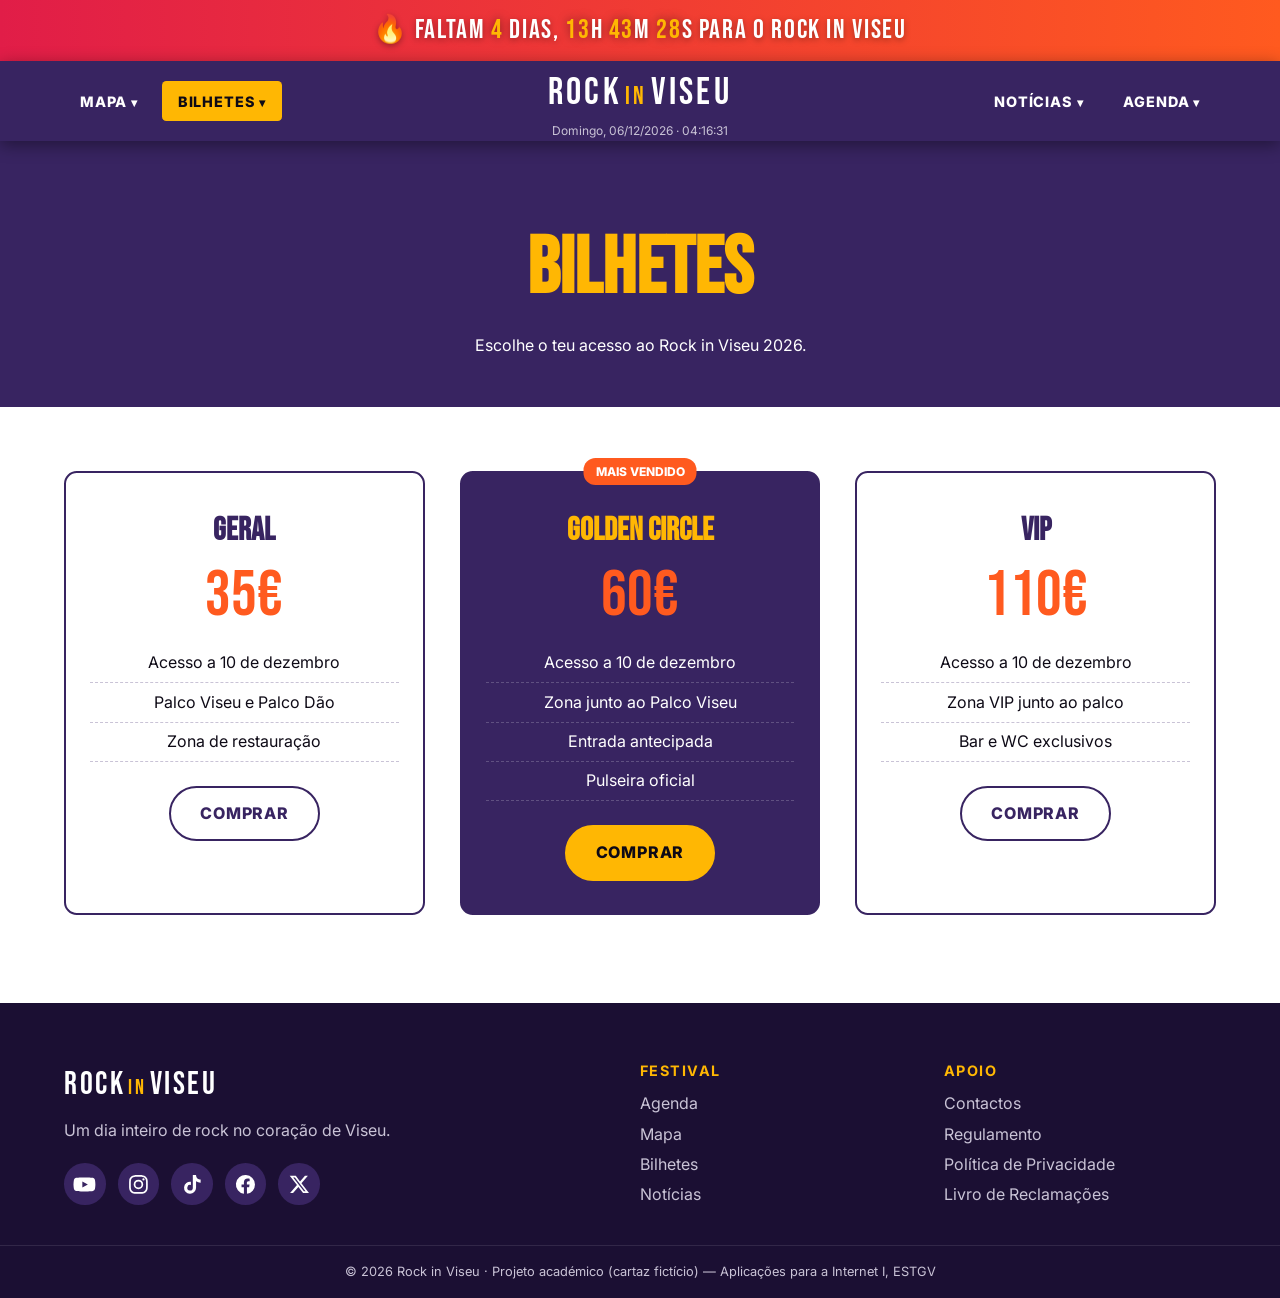
==== commit 46994cd1: "Festival num só dia (10 dezembro) e sem referências à Feira de São Mateus - Faixa do topo apenas com" ====
--- a/bilhetes.html
+++ b/bilhetes.html
@@ -3,28 +3,22 @@
 <head>
   <meta charset="UTF-8">
   <meta name="viewport" content="width=device-width, initial-scale=1.0">
-  <meta name="description" content="Rock in Viseu — o festival de rock no coração da Feira de São Mateus.">
-  <title>Bilhetes | Rock in Viseu 2027</title>
+  <meta name="description" content="Rock in Viseu — um dia inteiro de rock em Viseu, a 10 de dezembro.">
+  <title>Bilhetes | Rock in Viseu 2026</title>
   <link rel="preconnect" href="https://fonts.googleapis.com">
   <link href="https://fonts.googleapis.com/css2?family=Bebas+Neue&family=Inter:wght@400;600;800&display=swap" rel="stylesheet">
   <link rel="stylesheet" href="css/style.css">
 </head>
 <body>
 
-  <!-- ===== BARRA SUPERIOR: data e hora atual ===== -->
+  <!-- ===== FAIXA SUPERIOR: contagem decrescente ===== -->
   <div class="topbar">
-    <div class="wrapper topbar__inner">
-      <p class="topbar__clock" id="relogio" aria-live="polite">--</p>
-      <!-- Contagem decrescente para o festival -->
-      <a href="bilhetes.html" class="contagem" aria-label="Tempo que falta para o festival">
-        <span class="contagem__label">🔥 Faltam</span>
-        <span class="contagem__bloco"><b id="cdDias">0</b><small>dias</small></span>
-        <span class="contagem__bloco"><b id="cdHoras">00</b><small>h</small></span>
-        <span class="contagem__bloco"><b id="cdMin">00</b><small>min</small></span>
-        <span class="contagem__bloco contagem__bloco--seg"><b id="cdSeg">00</b><small>seg</small></span>
-        <span class="contagem__cta">Garante o teu bilhete →</span>
-      </a>
-      <p class="topbar__info">3 · 4 · 5 Set 2027 · Viseu</p>
+    <div class="wrapper">
+      <p class="contagem" aria-live="off">
+        🔥 Faltam <strong id="cdDias">0</strong> dias,
+        <strong id="cdHoras">00</strong>h <strong id="cdMin">00</strong>m <strong id="cdSeg">00</strong>s
+        para o Rock in Viseu
+      </p>
     </div>
   </div>
 
@@ -45,15 +39,19 @@
           <li class="nav__item tem-sub">
             <a href="bilhetes.html" class="nav__link ativo">Bilhetes</a>
             <ul class="submenu">
-              <li><a href="bilhetes.html#diario">Bilhete Diário</a></li>
-              <li><a href="bilhetes.html#passe">Passe 3 Dias</a></li>
+              <li><a href="bilhetes.html#geral">Bilhete Geral</a></li>
+              <li><a href="bilhetes.html#golden">Golden Circle</a></li>
               <li><a href="bilhetes.html#vip">VIP</a></li>
             </ul>
           </li>
         </ul>
       </nav>
 
-      <a href="index.html" class="logo" aria-label="Rock in Viseu — página inicial">ROCK<span>in</span>VISEU</a>
+      <div class="marca">
+        <a href="index.html" class="logo" aria-label="Rock in Viseu — página inicial">ROCK<span>in</span>VISEU</a>
+        <!-- Data e hora atual (obrigatório em todas as páginas) -->
+        <p class="relogio" id="relogio" aria-live="polite">--</p>
+      </div>
 
       <nav class="nav nav--dir" aria-label="Menu direito">
         <ul class="nav__list">
@@ -67,9 +65,8 @@
           <li class="nav__item tem-sub">
             <a href="index.html#cartaz" class="nav__link">Agenda</a>
             <ul class="submenu">
-              <li><a href="index.html#cartaz" data-dia="1">Sexta · 3 Set</a></li>
-              <li><a href="index.html#cartaz" data-dia="2">Sábado · 4 Set</a></li>
-              <li><a href="index.html#cartaz" data-dia="3">Domingo · 5 Set</a></li>
+              <li><a href="index.html#cartaz" data-palco="viseu">Palco Viseu</a></li>
+              <li><a href="index.html#cartaz" data-palco="dao">Palco Dão</a></li>
             </ul>
           </li>
         </ul>
@@ -85,29 +82,29 @@
     <section class="pagina-topo">
       <div class="wrapper">
         <h1>Bilhetes</h1>
-        <p>Escolhe o teu acesso ao Rock in Viseu 2027.</p>
+        <p>Escolhe o teu acesso ao Rock in Viseu 2026.</p>
       </div>
     </section>
 
     <section class="pagina-conteudo">
       <div class="wrapper bilhetes__grid">
-        <article class="bilhete" id="diario">
-          <h2>Bilhete Diário</h2>
-          <p class="bilhete__preco">25€</p>
-          <ul><li>Acesso a 1 dia à escolha</li><li>Palco Viseu e Palco Dão</li><li>Entrada na Feira de São Mateus</li></ul>
+        <article class="bilhete" id="geral">
+          <h2>Geral</h2>
+          <p class="bilhete__preco">35€</p>
+          <ul><li>Acesso a 10 de dezembro</li><li>Palco Viseu e Palco Dão</li><li>Zona de restauração</li></ul>
           <a href="contactos.html" class="btn btn--outline">Comprar</a>
         </article>
-        <article class="bilhete bilhete--destaque" id="passe">
+        <article class="bilhete bilhete--destaque" id="golden">
           <span class="bilhete__tag">Mais vendido</span>
-          <h2>Passe 3 Dias</h2>
-          <p class="bilhete__preco">55€</p>
-          <ul><li>Acesso aos 3 dias</li><li>Palco Viseu e Palco Dão</li><li>Entrada na Feira de São Mateus</li><li>Pulseira oficial</li></ul>
+          <h2>Golden Circle</h2>
+          <p class="bilhete__preco">60€</p>
+          <ul><li>Acesso a 10 de dezembro</li><li>Zona junto ao Palco Viseu</li><li>Entrada antecipada</li><li>Pulseira oficial</li></ul>
           <a href="contactos.html" class="btn">Comprar</a>
         </article>
         <article class="bilhete" id="vip">
           <h2>VIP</h2>
-          <p class="bilhete__preco">120€</p>
-          <ul><li>Acesso aos 3 dias</li><li>Zona VIP junto ao palco</li><li>Bar e WC exclusivos</li></ul>
+          <p class="bilhete__preco">110€</p>
+          <ul><li>Acesso a 10 de dezembro</li><li>Zona VIP junto ao palco</li><li>Bar e WC exclusivos</li></ul>
           <a href="contactos.html" class="btn btn--outline">Comprar</a>
         </article>
       </div>
@@ -119,7 +116,7 @@
     <div class="wrapper footer__grid">
       <div>
         <a href="index.html" class="logo">ROCK<span>in</span>VISEU</a>
-        <p>O festival de rock da feira popular mais antiga do país.</p>
+        <p>Um dia inteiro de rock no coração de Viseu.</p>
         <ul class="social">
           <li><a href="https://www.youtube.com" target="_blank" rel="noopener" aria-label="YouTube">
             <svg viewBox="0 0 24 24"><path d="M23 7.2a3 3 0 0 0-2.1-2.1C19 4.6 12 4.6 12 4.6s-7 0-8.9.5A3 3 0 0 0 1 7.2 31 31 0 0 0 .5 12 31 31 0 0 0 1 16.8a3 3 0 0 0 2.1 2.1c1.9.5 8.9.5 8.9.5s7 0 8.9-.5a3 3 0 0 0 2.1-2.1 31 31 0 0 0 .5-4.8 31 31 0 0 0-.5-4.8zM9.8 15.1V8.9l5.8 3.1-5.8 3.1z"/></svg>
@@ -157,7 +154,7 @@
         </ul>
       </nav>
     </div>
-    <p class="footer__copy">&copy; 2027 Rock in Viseu · Projeto académico (cartaz fictício) — Aplicações para a Internet I, ESTGV</p>
+    <p class="footer__copy">&copy; 2026 Rock in Viseu · Projeto académico (cartaz fictício) — Aplicações para a Internet I, ESTGV</p>
   </footer>
 
   <script src="js/main.js"></script>
--- a/css/style.css
+++ b/css/style.css
@@ -4,7 +4,7 @@
    ========================================================= */
 
 :root {
-  --roxo: #382461;          /* cor da Feira de São Mateus */
+  --roxo: #382461;          /* cor principal (roxo) */
   --roxo-escuro: #1b0f33;
   --preto: #0e0a16;
   --amarelo: #ffb703;
@@ -57,73 +57,29 @@
 
 /* ---------- Barra superior (data/hora) ---------- */
 .topbar {
-  background: linear-gradient(90deg, var(--preto) 0%, #2a0f1f 50%, var(--preto) 100%);
-  border-bottom: 2px solid var(--laranja);
-  font-size: 0.8rem;
-  padding: 0.5rem 0;
-}
-.topbar__inner { display: flex; justify-content: space-between; align-items: center; gap: 1rem; flex-wrap: wrap; }
-.topbar__clock { color: var(--amarelo); font-weight: 600; text-transform: capitalize; flex: 1 1 20%; white-space: nowrap; }
-.topbar__info { color: var(--cinza); flex: 1 1 15%; text-align: right; }
-
-/* ---------- Contagem decrescente (faixa do topo) ---------- */
+  background: linear-gradient(90deg, #e11d48, var(--laranja), #e11d48);
+  background-size: 200% 100%;
+  animation: faixa 6s linear infinite;
+  padding: 0.55rem 0;
+  text-align: center;
+}
 .contagem {
-  display: flex;
-  align-items: center;
-  gap: 0.5rem;
-  padding: 0.3rem 0.6rem 0.3rem 1rem;
-  border-radius: 3rem;
-  background: linear-gradient(90deg, var(--laranja), #e11d48);
-  box-shadow: 0 0 1.2rem rgba(255, 90, 31, 0.6);
-  animation: brilhar 2s ease-in-out infinite;
-  transition: transform 0.3s;
-}
-.contagem:hover { transform: scale(1.04); }
-.contagem__label {
   font-family: var(--fonte-titulo);
-  font-size: 1.4rem;
-  letter-spacing: 0.08em;
+  font-size: clamp(1.2rem, 2.6vw, 1.7rem);
+  letter-spacing: 0.06em;
   text-transform: uppercase;
-  margin-right: 0.3rem;
-  white-space: nowrap;
-}
-.contagem__bloco {
-  display: flex;
-  align-items: baseline;
-  gap: 0.15rem;
-  background: var(--preto);
-  border-radius: 0.4rem;
-  padding: 0.1rem 0.5rem;
-  min-width: 3.6rem;
-  justify-content: center;
-}
-.contagem__bloco b {
-  font-family: var(--fonte-titulo);
-  font-size: 1.7rem;
-  line-height: 1.1;
+  color: var(--branco);
+  text-shadow: 0 0.1rem 0.4rem rgba(0, 0, 0, 0.35);
+}
+.contagem strong {
   color: var(--amarelo);
+  font-weight: 400;
   font-variant-numeric: tabular-nums;
-}
-.contagem__bloco small { font-size: 0.65rem; font-weight: 800; text-transform: uppercase; color: var(--cinza); }
-.contagem__bloco--seg b { animation: tique 1s steps(1) infinite; }
-.contagem__cta {
-  background: var(--amarelo);
-  color: var(--preto);
-  font-weight: 800;
-  font-size: 0.75rem;
-  text-transform: uppercase;
-  padding: 0.5em 1em;
-  border-radius: 2rem;
-  margin-left: 0.3rem;
-  white-space: nowrap;
-}
-@keyframes brilhar {
-  0%, 100% { box-shadow: 0 0 0.6rem rgba(255, 90, 31, 0.5); }
-  50%      { box-shadow: 0 0 1.8rem rgba(255, 183, 3, 0.9); }
-}
-@keyframes tique {
-  0%  { color: var(--amarelo); }
-  50% { color: var(--branco); }
+  text-shadow: 0 0 0.6rem rgba(0, 0, 0, 0.5);
+}
+@keyframes faixa {
+  from { background-position: 0% 0; }
+  to   { background-position: 200% 0; }
 }
 
 /* ---------- Cabeçalho: menu | logo | menu ---------- */
@@ -152,6 +108,8 @@
 }
 .logo span { color: var(--amarelo); font-size: 0.65em; margin: 0 0.15em; }
 .logo:hover { color: var(--amarelo); }
+.marca { text-align: center; }
+.relogio { font-size: 0.75rem; color: var(--cinza); text-transform: capitalize; margin-top: -0.2rem; }
 
 .nav__list { display: flex; align-items: center; gap: 0.5rem; }
 .nav__item { position: relative; }
@@ -298,7 +256,7 @@
 .tab:hover { border-color: var(--amarelo); }
 .tab.ativo { background: var(--roxo); border-color: var(--amarelo); color: var(--amarelo); }
 
-.cartaz__dia { display: none; grid-template-columns: repeat(auto-fit, minmax(18rem, 1fr)); gap: 1rem; }
+.cartaz__dia { display: none; grid-template-columns: repeat(auto-fit, minmax(20rem, 1fr)); gap: 1rem; }
 .cartaz__dia.ativo { display: grid; animation: aparecer 0.5s ease; }
 @keyframes aparecer { from { opacity: 0; transform: translateY(1rem); } to { opacity: 1; transform: none; } }
 
@@ -545,7 +503,7 @@
    ========================================================= */
 @media (max-width: 56rem) {
   .header__inner { grid-template-columns: 1fr auto; position: relative; }
-  .logo { text-align: left; grid-column: 1; grid-row: 1; font-size: 2rem; }
+  .logo { font-size: 2rem; }
   .menu-toggle { display: flex; grid-column: 2; grid-row: 1; }
 
   /* os dois menus juntam-se num painel que desce */
@@ -572,13 +530,7 @@
   .tem-sub:hover .submenu { max-height: 0; }
   .tem-sub.aberto .submenu { max-height: 15rem; }
 
-  .topbar__info, .contagem__cta { display: none; }
-  .topbar__inner { justify-content: center; }
-  .topbar__clock { flex: 1 1 100%; text-align: center; font-size: 0.75rem; }
-  .contagem { gap: 0.3rem; padding-left: 0.7rem; }
-  .contagem__label { font-size: 1.1rem; }
-  .contagem__bloco { min-width: 2.9rem; padding: 0.1rem 0.3rem; }
-  .contagem__bloco b { font-size: 1.3rem; }
+  .marca { text-align: left; grid-column: 1; grid-row: 1; }
   .footer__grid { grid-template-columns: 1fr; }
   .mapa__label { font-size: 30px; }
   .mapa__sub { display: none; }
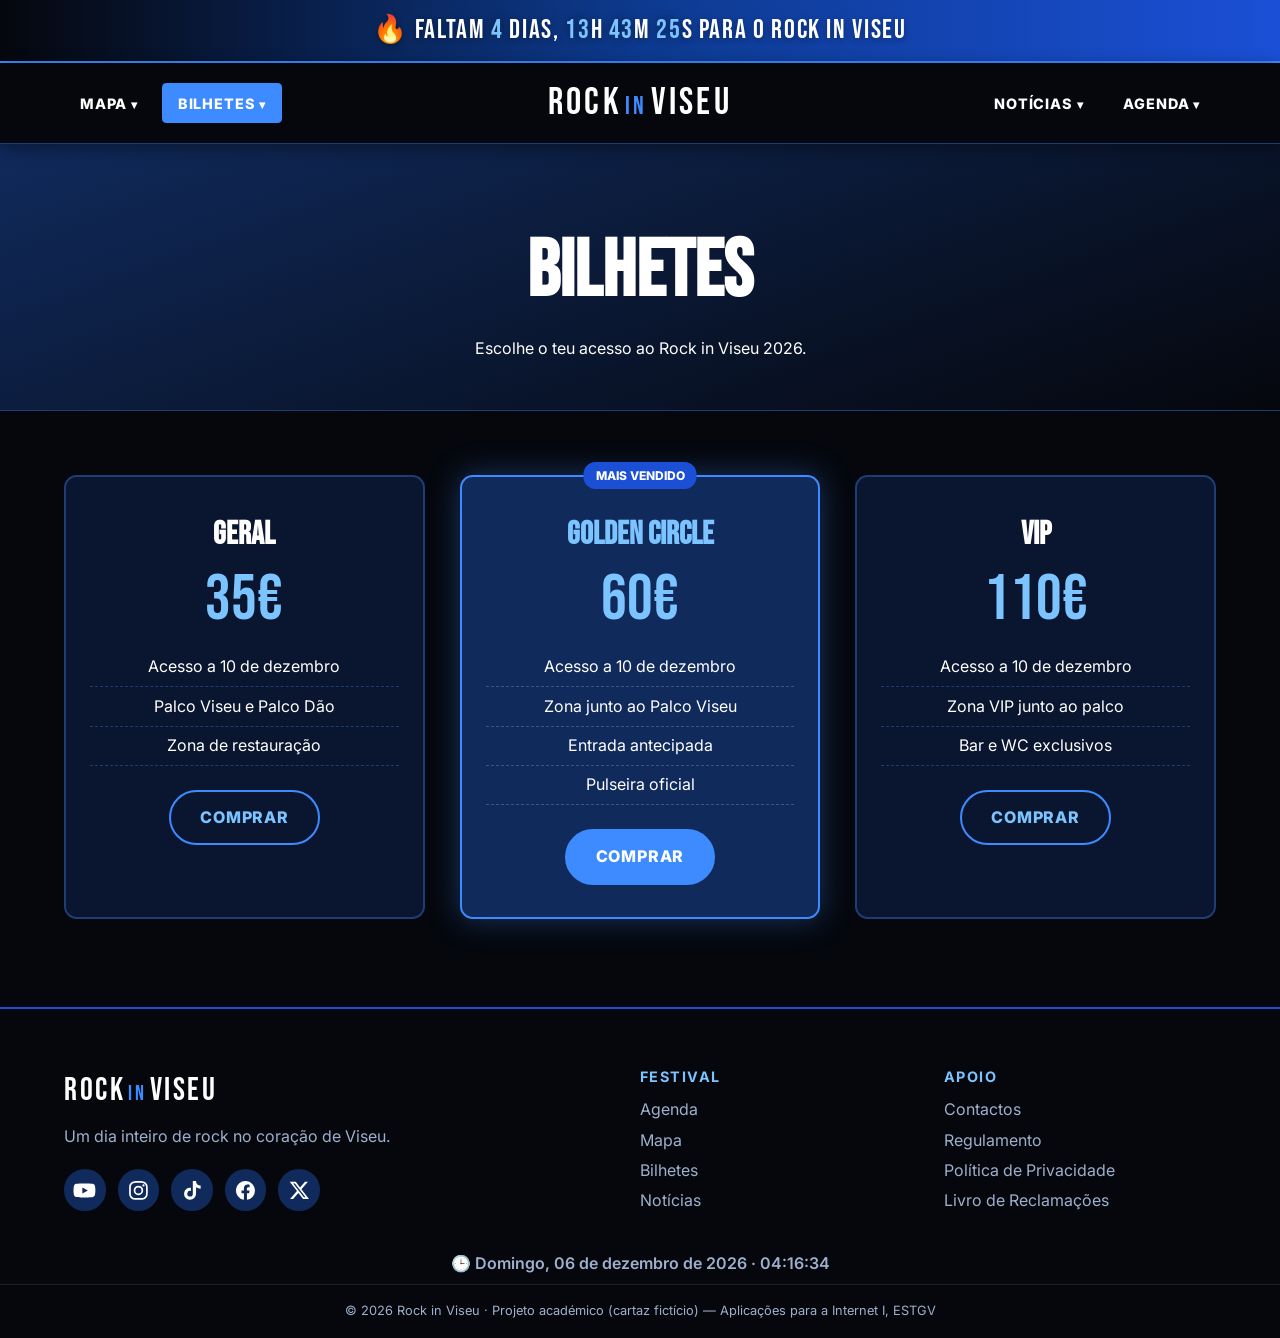
==== commit b9a28fbc: "Nova identidade visual preta e azul escura - Paleta trocada de roxo/amarelo para preto, azul escuro " ====
--- a/bilhetes.html
+++ b/bilhetes.html
@@ -47,11 +47,7 @@
         </ul>
       </nav>
 
-      <div class="marca">
-        <a href="index.html" class="logo" aria-label="Rock in Viseu — página inicial">ROCK<span>in</span>VISEU</a>
-        <!-- Data e hora atual (obrigatório em todas as páginas) -->
-        <p class="relogio" id="relogio" aria-live="polite">--</p>
-      </div>
+      <a href="index.html" class="logo" aria-label="Rock in Viseu — página inicial">ROCK<span>in</span>VISEU</a>
 
       <nav class="nav nav--dir" aria-label="Menu direito">
         <ul class="nav__list">
@@ -154,6 +150,8 @@
         </ul>
       </nav>
     </div>
+    <!-- Data e hora atual (obrigatório em todas as páginas) -->
+    <p class="relogio footer__relogio" id="relogio" aria-live="polite">--</p>
     <p class="footer__copy">&copy; 2026 Rock in Viseu · Projeto académico (cartaz fictício) — Aplicações para a Internet I, ESTGV</p>
   </footer>
 
--- a/css/style.css
+++ b/css/style.css
@@ -4,15 +4,15 @@
    ========================================================= */
 
 :root {
-  --roxo: #382461;          /* cor principal (roxo) */
-  --roxo-escuro: #1b0f33;
-  --preto: #0e0a16;
-  --amarelo: #ffb703;
-  --laranja: #ff5a1f;
-  --verde: #22c55e;
-  --azul: #22d3ee;
+  --azul: #102a5c;          /* azul escuro principal */
+  --azul-escuro: #0a1630;
+  --preto: #05070d;
+  --destaque: #3d8bff;      /* azul elétrico para destaques */
+  --destaque-claro: #7cc4ff;
+  --destaque-2: #1b4fd6;
+  --linha: #1f3d75;
   --branco: #ffffff;
-  --cinza: #c9c3d6;
+  --cinza: #9fb0cc;
   --fonte-titulo: 'Bebas Neue', Impact, sans-serif;
   --fonte-texto: 'Inter', Arial, sans-serif;
 }
@@ -31,33 +31,34 @@
 .btn {
   display: inline-block;
   padding: 0.8em 1.8em;
-  background: var(--amarelo);
-  color: var(--preto);
+  background: var(--destaque);
+  color: var(--branco);
   font-weight: 800;
   text-transform: uppercase;
   letter-spacing: 0.05em;
-  border: 2px solid var(--amarelo);
+  border: 2px solid var(--destaque);
   border-radius: 3em;
   cursor: pointer;
   transition: background 0.3s, color 0.3s, transform 0.2s;
 }
-.btn:hover { background: transparent; color: var(--amarelo); transform: translateY(-2px); }
-.btn--outline { background: transparent; color: var(--amarelo); }
-.btn--outline:hover { background: var(--amarelo); color: var(--preto); }
+.btn:hover { background: transparent; color: var(--destaque); transform: translateY(-2px); }
+.btn--outline { background: transparent; color: var(--destaque); }
+.btn--outline:hover { background: var(--destaque); color: var(--branco); }
 
 .titulo {
   font-family: var(--fonte-titulo);
   font-size: clamp(2.5rem, 6vw, 4rem);
   letter-spacing: 0.04em;
   margin-bottom: 1.5rem;
-  color: var(--roxo);
-}
-.titulo--claro { color: var(--amarelo); }
-.etiqueta { color: var(--laranja); font-weight: 800; letter-spacing: 0.2em; text-transform: uppercase; font-size: 0.9rem; }
+  color: var(--branco);
+}
+.titulo--claro { color: var(--destaque-claro); }
+.etiqueta { color: var(--destaque-claro); font-weight: 800; letter-spacing: 0.2em; text-transform: uppercase; font-size: 0.9rem; }
 
 /* ---------- Barra superior (data/hora) ---------- */
 .topbar {
-  background: linear-gradient(90deg, #e11d48, var(--laranja), #e11d48);
+  background: linear-gradient(90deg, var(--preto), #0d3a8f, var(--destaque-2), #0d3a8f, var(--preto));
+  border-bottom: 2px solid var(--destaque);
   background-size: 200% 100%;
   animation: faixa 6s linear infinite;
   padding: 0.55rem 0;
@@ -72,7 +73,7 @@
   text-shadow: 0 0.1rem 0.4rem rgba(0, 0, 0, 0.35);
 }
 .contagem strong {
-  color: var(--amarelo);
+  color: var(--destaque-claro);
   font-weight: 400;
   font-variant-numeric: tabular-nums;
   text-shadow: 0 0 0.6rem rgba(0, 0, 0, 0.5);
@@ -84,7 +85,8 @@
 
 /* ---------- Cabeçalho: menu | logo | menu ---------- */
 .header {
-  background: var(--roxo);
+  background: var(--preto);
+  border-bottom: 1px solid var(--linha);
   position: sticky;
   top: 0;
   z-index: 100;
@@ -106,10 +108,9 @@
   text-align: center;
   transition: color 0.3s;
 }
-.logo span { color: var(--amarelo); font-size: 0.65em; margin: 0 0.15em; }
-.logo:hover { color: var(--amarelo); }
-.marca { text-align: center; }
-.relogio { font-size: 0.75rem; color: var(--cinza); text-transform: capitalize; margin-top: -0.2rem; }
+.logo span { color: var(--destaque); font-size: 0.65em; margin: 0 0.15em; }
+.logo:hover { color: var(--destaque); }
+
 
 .nav__list { display: flex; align-items: center; gap: 0.5rem; }
 .nav__item { position: relative; }
@@ -124,15 +125,15 @@
   transition: background 0.3s, color 0.3s;
 }
 /* hover: muda cor da letra e do fundo (pedido no enunciado) */
-.nav__link:hover, .nav__link.ativo { background: var(--amarelo); color: var(--preto); }
+.nav__link:hover, .nav__link.ativo { background: var(--destaque); color: var(--branco); }
 .tem-sub > .nav__link::after { content: ' ▾'; font-size: 0.8em; }
 
 .submenu {
   position: absolute;
   top: 100%;
   min-width: 12rem;
-  background: var(--roxo-escuro);
-  border-top: 3px solid var(--amarelo);
+  background: var(--azul-escuro);
+  border-top: 3px solid var(--destaque);
   border-radius: 0 0 0.4em 0.4em;
   opacity: 0;
   visibility: hidden;
@@ -149,7 +150,7 @@
   font-size: 0.9rem;
   transition: background 0.3s, color 0.3s, padding-left 0.3s;
 }
-.submenu a:hover { background: var(--laranja); color: var(--branco); padding-left: 1.6em; }
+.submenu a:hover { background: var(--destaque-2); color: var(--branco); padding-left: 1.6em; }
 
 .menu-toggle {
   display: none;
@@ -169,23 +170,12 @@
 /* =========================================================
    SECÇÃO 1 — Carrossel + descrição
    ========================================================= */
-.intro { background: var(--branco); color: var(--preto); padding-bottom: 4rem; }
+.intro { background: var(--preto); color: var(--branco); padding-bottom: 4rem; }
 
 .slider { position: relative; width: 100%; height: 70vh; min-height: 22rem; overflow: hidden; }
 .slide { position: absolute; inset: 0; opacity: 0; transition: opacity 1s ease; }
 .slide.ativo { opacity: 1; z-index: 1; }
 .slide img { width: 100%; height: 100%; object-fit: cover; }
-.slide figcaption {
-  position: absolute;
-  left: 5%;
-  bottom: 8%;
-  z-index: 2;
-  background: rgba(14, 10, 22, 0.7);
-  color: var(--branco);
-  padding: 0.5em 1em;
-  border-left: 4px solid var(--amarelo);
-  font-weight: 600;
-}
 
 .slider__btn {
   position: absolute;
@@ -202,7 +192,7 @@
   cursor: pointer;
   transition: background 0.3s, color 0.3s;
 }
-.slider__btn:hover { background: var(--amarelo); color: var(--preto); border-color: var(--amarelo); }
+.slider__btn:hover { background: var(--destaque); color: var(--branco); border-color: var(--destaque); }
 .slider__btn--prev { left: 2%; }
 .slider__btn--next { right: 2%; }
 
@@ -216,17 +206,16 @@
   cursor: pointer;
   transition: background 0.3s, width 0.3s;
 }
-.dot.ativo { background: var(--amarelo); border-color: var(--amarelo); width: 2rem; border-radius: 1rem; }
+.dot.ativo { background: var(--destaque); border-color: var(--destaque); width: 2rem; border-radius: 1rem; }
 
 .intro__texto { display: flex; gap: 6%; align-items: center; flex-wrap: wrap; padding-top: 4rem; }
 .intro__desc { flex: 1 1 55%; }
-.intro__desc h1 { font-family: var(--fonte-titulo); font-size: clamp(3rem, 8vw, 5.5rem); color: var(--roxo); line-height: 1; margin: 0.2em 0 0.4em; }
-.intro__desc p { margin-bottom: 1rem; font-size: 1.05rem; }
+.intro__desc h1 { font-family: var(--fonte-titulo); font-size: clamp(3rem, 8vw, 5.5rem); color: var(--branco); line-height: 1; margin: 0.2em 0 0.4em; }
+.intro__desc p { margin-bottom: 1rem; font-size: 1.05rem; color: var(--cinza); }
 .intro__desc .btn { margin-top: 0.5rem; }
-.intro__desc .btn:hover { color: var(--roxo); border-color: var(--roxo); }
 .intro__numeros { flex: 1 1 35%; display: grid; grid-template-columns: 1fr 1fr; gap: 1rem; margin-top: 2rem; }
 .numero {
-  background: var(--roxo);
+  background: var(--azul);
   color: var(--branco);
   padding: 1.5rem 1rem;
   border-radius: 0.6rem;
@@ -234,27 +223,27 @@
   transition: transform 0.3s;
 }
 .numero:hover { transform: rotate(-2deg) scale(1.04); }
-.numero strong { display: block; font-family: var(--fonte-titulo); font-size: 3rem; color: var(--amarelo); line-height: 1; }
+.numero strong { display: block; font-family: var(--fonte-titulo); font-size: 3rem; color: var(--destaque-claro); line-height: 1; }
 
 /* =========================================================
    SECÇÃO 2 — Cabeças de cartaz
    ========================================================= */
-.cartaz { background: var(--roxo-escuro); padding: 5rem 0; }
+.cartaz { background: var(--azul-escuro); padding: 5rem 0; }
 .tabs { display: flex; gap: 0.5rem; margin-bottom: 2rem; flex-wrap: wrap; }
 .tab {
   flex: 1 1 30%;
   padding: 1em;
   background: transparent;
   color: var(--branco);
-  border: 2px solid var(--roxo);
+  border: 2px solid var(--azul);
   font-family: var(--fonte-titulo);
   font-size: 1.4rem;
   letter-spacing: 0.05em;
   cursor: pointer;
   transition: background 0.3s, border-color 0.3s, color 0.3s;
 }
-.tab:hover { border-color: var(--amarelo); }
-.tab.ativo { background: var(--roxo); border-color: var(--amarelo); color: var(--amarelo); }
+.tab:hover { border-color: var(--destaque); }
+.tab.ativo { background: var(--azul); border-color: var(--destaque); color: var(--destaque-claro); }
 
 .cartaz__dia { display: none; grid-template-columns: repeat(auto-fit, minmax(20rem, 1fr)); gap: 1rem; }
 .cartaz__dia.ativo { display: grid; animation: aparecer 0.5s ease; }
@@ -271,7 +260,7 @@
   border-radius: 0.6rem;
   background:
     radial-gradient(circle at 80% 20%, var(--cor) 0%, transparent 60%),
-    linear-gradient(160deg, var(--roxo) 0%, var(--preto) 100%);
+    linear-gradient(160deg, var(--azul) 0%, var(--preto) 100%);
   transition: transform 0.3s, box-shadow 0.3s;
 }
 .artista:hover { transform: translateY(-5px); box-shadow: 0 0.8rem 2rem rgba(0, 0, 0, 0.5); }
@@ -280,7 +269,7 @@
 .artista__hora {
   align-self: flex-start;
   background: rgba(0, 0, 0, 0.5);
-  color: var(--amarelo);
+  color: var(--destaque-claro);
   font-size: 0.75rem;
   font-weight: 800;
   text-transform: uppercase;
@@ -290,47 +279,47 @@
 }
 .artista--headliner { grid-column: 1 / -1; min-height: 20rem; text-align: center; align-items: center; justify-content: center; }
 .artista--headliner .artista__hora { align-self: center; margin-bottom: 1rem; }
-.artista--headliner h3 { font-size: clamp(3.5rem, 10vw, 7rem); color: var(--amarelo); text-shadow: 0 0.2rem 1.5rem rgba(0, 0, 0, 0.5); }
+.artista--headliner h3 { font-size: clamp(3.5rem, 10vw, 7rem); color: var(--branco); text-shadow: 0 0.2rem 1.5rem rgba(0, 0, 0, 0.5); }
 .artista--headliner p { font-size: 1.2rem; color: var(--branco); }
 
 /* =========================================================
    SECÇÃO 3 — Mapa interativo
    ========================================================= */
-.mapa { background: var(--branco); color: var(--preto); padding: 5rem 0; }
+.mapa { background: var(--preto); color: var(--branco); padding: 5rem 0; }
 .mapa__intro { margin-bottom: 2rem; font-size: 1.05rem; }
 .mapa__container { position: relative; width: 100%; }
 .mapa__svg { width: 100%; height: auto; display: block; }
 
-.mapa__chao { fill: #2d6a4f; }
-.mapa__caminho { stroke: #d8c9a3; stroke-width: 40; stroke-linecap: round; fill: none; }
-.mapa__plateia { fill: #d8c9a3; stroke: #b9a77a; stroke-width: 3; stroke-dasharray: 10 8; }
-.mapa__fixo { fill: #e9e4f2; stroke: #b8afcc; stroke-width: 2; }
-.mapa__entrada { fill: var(--preto); }
+.mapa__chao { fill: var(--azul-escuro); stroke: var(--linha); stroke-width: 2; }
+.mapa__caminho { stroke: #13274f; stroke-width: 40; stroke-linecap: round; fill: none; }
+.mapa__plateia { fill: #13274f; stroke: #2c4d85; stroke-width: 3; stroke-dasharray: 10 8; }
+.mapa__fixo { fill: #101f40; stroke: #2c4d85; stroke-width: 2; }
+.mapa__entrada { fill: var(--destaque-2); }
 
 .mapa__label { font-family: var(--fonte-texto); font-weight: 800; font-size: 26px; fill: var(--branco); text-anchor: middle; pointer-events: none; }
 .mapa__label--peq { font-size: 19px; }
-.mapa__label--escuro { fill: var(--roxo); }
+.mapa__label--escuro { fill: #cfe0ff; }
 .mapa__sub { font-family: var(--fonte-texto); font-size: 14px; fill: rgba(255, 255, 255, 0.85); text-anchor: middle; pointer-events: none; }
-.mapa__sub--escuro { fill: #6b6480; }
+.mapa__sub--escuro { fill: #8aa0c4; }
 
 /* Zonas clicáveis */
 .zona { cursor: pointer; outline: none; }
 .zona rect { stroke: var(--branco); stroke-width: 3; transition: fill 0.3s, stroke 0.3s, filter 0.3s, transform 0.3s; transform-box: fill-box; transform-origin: center; }
-.zona--palco rect { fill: var(--roxo); }
-.zona--restauracao rect { fill: var(--laranja); }
-.zona--loja rect { fill: #0ea5e9; }
+.zona--palco rect { fill: #1d4ed8; }
+.zona--restauracao rect { fill: #0e7490; }
+.zona--loja rect { fill: #4338ca; }
 
 .zona:hover rect,
 .zona:focus rect,
 .zona.hover rect {
-  stroke: var(--amarelo);
+  stroke: var(--destaque-claro);
   stroke-width: 6;
-  filter: drop-shadow(0 0 12px rgba(255, 183, 3, 0.9));
+  filter: drop-shadow(0 0 14px rgba(61, 139, 255, 0.95));
   transform: scale(1.03);
 }
-.zona--palco:hover rect { fill: #4c3285; }
-.zona--restauracao:hover rect { fill: #ff7a45; }
-.zona--loja:hover rect { fill: #38bdf8; }
+.zona--palco:hover rect { fill: #2f6bff; }
+.zona--restauracao:hover rect { fill: #0891b2; }
+.zona--loja:hover rect { fill: #5b50e8; }
 
 /* animação "pulsar" para mostrar que é clicável */
 .zona rect { animation: pulsar 2.5s ease-in-out infinite; }
@@ -344,6 +333,7 @@
   position: absolute;
   pointer-events: none;
   background: var(--preto);
+  border: 1px solid var(--destaque);
   color: var(--branco);
   padding: 0.5em 0.9em;
   border-radius: 0.4em;
@@ -356,44 +346,45 @@
   z-index: 5;
 }
 .mapa__tooltip.visivel { opacity: 1; }
-.mapa__tooltip strong { color: var(--amarelo); }
+.mapa__tooltip strong { color: var(--destaque-claro); }
 
 .mapa__legenda { display: flex; flex-wrap: wrap; gap: 1rem 3%; margin-top: 1.5rem; font-size: 0.9rem; }
 .mapa__legenda li { display: flex; align-items: center; gap: 0.5rem; }
 .cor { width: 1rem; height: 1rem; border-radius: 0.2rem; display: inline-block; }
-.cor--palco { background: var(--roxo); }
-.cor--restauracao { background: var(--laranja); }
-.cor--loja { background: #0ea5e9; }
-.cor--fixo { background: #e9e4f2; border: 1px solid #b8afcc; }
+.cor--palco { background: #1d4ed8; }
+.cor--restauracao { background: #0e7490; }
+.cor--loja { background: #4338ca; }
+.cor--fixo { background: #101f40; border: 1px solid #2c4d85; }
 
 /* =========================================================
    SECÇÃO 4 — Patrocinadores
    ========================================================= */
-.parceiros { background: #f5f2fa; color: var(--preto); padding: 4rem 0; text-align: center; }
-.parceiros__titulo { font-size: 1rem; text-transform: uppercase; letter-spacing: 0.25em; color: var(--roxo); margin-bottom: 2rem; }
+.parceiros { background: var(--azul-escuro); color: var(--branco); padding: 4rem 0; text-align: center; }
+.parceiros__titulo { font-size: 1rem; text-transform: uppercase; letter-spacing: 0.25em; color: var(--destaque-claro); margin-bottom: 2rem; }
 .parceiros__lista { display: grid; grid-template-columns: repeat(auto-fit, minmax(11rem, 1fr)); gap: 1rem; }
 .parceiros__lista li {
   padding: 1.5em 1em;
-  background: var(--branco);
-  border: 1px solid #e0dae9;
+  background: var(--preto);
+  border: 1px solid var(--linha);
   border-radius: 0.5em;
   font-weight: 800;
-  color: #8a839c;
+  color: #8aa0c4;
   transition: color 0.3s, border-color 0.3s, transform 0.3s;
 }
-.parceiros__lista li:hover { color: var(--roxo); border-color: var(--roxo); transform: translateY(-3px); }
+.parceiros__lista li:hover { color: var(--branco); border-color: var(--destaque); transform: translateY(-3px); }
 
 /* =========================================================
    RODAPÉ
    ========================================================= */
-.footer { background: var(--roxo-escuro); padding: 3.5rem 0 1rem; }
+.footer { background: var(--preto); border-top: 2px solid var(--destaque-2); padding: 3.5rem 0 1rem; }
 .footer__grid { display: grid; grid-template-columns: 2fr 1fr 1fr; gap: 2rem; margin-bottom: 2rem; }
 .footer p { color: var(--cinza); margin-top: 0.5rem; }
-.footer h4 { color: var(--amarelo); margin-bottom: 0.6rem; text-transform: uppercase; letter-spacing: 0.1em; font-size: 0.9rem; }
+.footer h4 { color: var(--destaque-claro); margin-bottom: 0.6rem; text-transform: uppercase; letter-spacing: 0.1em; font-size: 0.9rem; }
 .footer li { margin-bottom: 0.3rem; }
 .footer li a { color: var(--cinza); transition: color 0.3s; }
-.footer li a:hover { color: var(--amarelo); }
+.footer li a:hover { color: var(--destaque); }
 .footer .logo { font-size: 2rem; }
+.footer__relogio { text-align: center; color: var(--destaque-claro); font-weight: 600; margin-bottom: 0.4rem; }
 .footer__copy { text-align: center; font-size: 0.8rem; color: var(--cinza); border-top: 1px solid rgba(255, 255, 255, 0.1); padding-top: 1rem; }
 
 .social { display: flex; gap: 0.75rem; margin-top: 1.25rem; }
@@ -404,19 +395,19 @@
   width: 2.6rem;
   height: 2.6rem;
   border-radius: 50%;
-  background: var(--roxo);
+  background: var(--azul);
   transition: background 0.3s, transform 0.3s;
 }
 .social svg { width: 55%; height: 55%; fill: var(--branco); transition: fill 0.3s; }
-.social a:hover { background: var(--amarelo); transform: translateY(-3px); }
-.social a:hover svg { fill: var(--preto); }
+.social a:hover { background: var(--destaque); transform: translateY(-3px); }
+.social a:hover svg { fill: var(--branco); }
 
 /* =========================================================
    PÁGINAS SECUNDÁRIAS
    ========================================================= */
-.pagina-topo { background: var(--roxo); padding: 4rem 0 3rem; text-align: center; }
-.pagina-topo h1 { font-family: var(--fonte-titulo); font-size: clamp(3rem, 8vw, 5rem); color: var(--amarelo); }
-.pagina-conteudo { background: var(--branco); color: var(--preto); padding: 4rem 0; }
+.pagina-topo { background: linear-gradient(160deg, var(--azul) 0%, var(--preto) 100%); border-bottom: 1px solid var(--linha); padding: 4rem 0 3rem; text-align: center; }
+.pagina-topo h1 { font-family: var(--fonte-titulo); font-size: clamp(3rem, 8vw, 5rem); color: var(--branco); }
+.pagina-conteudo { background: var(--preto); color: var(--branco); padding: 4rem 0; }
 
 /* Bilhetes */
 .bilhetes__grid { display: flex; gap: 3%; flex-wrap: wrap; align-items: stretch; }
@@ -424,29 +415,30 @@
   flex: 1 1 30%;
   min-width: 15rem;
   margin-bottom: 1.5rem;
-  border: 2px solid var(--roxo);
+  border: 2px solid var(--linha);
   border-radius: 0.8rem;
+  background: var(--azul-escuro);
   padding: 2rem 1.5rem;
   text-align: center;
   position: relative;
   transition: transform 0.3s;
 }
 .bilhete:hover { transform: translateY(-6px); }
-.bilhete h2 { font-family: var(--fonte-titulo); font-size: 2rem; color: var(--roxo); }
-.bilhete__preco { font-family: var(--fonte-titulo); font-size: 4rem; color: var(--laranja); line-height: 1; margin: 0.5rem 0 1rem; }
+.bilhete h2 { font-family: var(--fonte-titulo); font-size: 2rem; color: var(--branco); }
+.bilhete__preco { font-family: var(--fonte-titulo); font-size: 4rem; color: var(--destaque-claro); line-height: 1; margin: 0.5rem 0 1rem; }
 .bilhete ul { margin-bottom: 1.5rem; }
-.bilhete li { padding: 0.4em 0; border-bottom: 1px dashed var(--cinza); }
-.bilhete .btn--outline { color: var(--roxo); border-color: var(--roxo); }
-.bilhete .btn--outline:hover { background: var(--roxo); color: var(--branco); }
-.bilhete--destaque { background: var(--roxo); color: var(--branco); }
-.bilhete--destaque h2 { color: var(--amarelo); }
+.bilhete li { padding: 0.4em 0; border-bottom: 1px dashed var(--linha); }
+.bilhete .btn--outline { color: var(--destaque-claro); border-color: var(--destaque); }
+.bilhete .btn--outline:hover { background: var(--destaque); color: var(--branco); }
+.bilhete--destaque { background: var(--azul); border-color: var(--destaque); box-shadow: 0 0 2rem rgba(61, 139, 255, 0.35); }
+.bilhete--destaque h2 { color: var(--destaque-claro); }
 .bilhete--destaque li { border-color: rgba(255, 255, 255, 0.2); }
 .bilhete__tag {
   position: absolute;
   top: -0.9rem;
   left: 50%;
   transform: translateX(-50%);
-  background: var(--laranja);
+  background: var(--destaque-2);
   color: var(--branco);
   font-size: 0.75rem;
   font-weight: 800;
@@ -458,45 +450,47 @@
 /* Notícias */
 .noticias__grid { display: grid; grid-template-columns: repeat(auto-fit, minmax(16rem, 1fr)); gap: 1.5rem; }
 .noticia {
-  background: #f5f2fa;
+  background: var(--azul-escuro);
   padding: 1.75rem;
   border-radius: 0.5rem;
-  border-top: 4px solid var(--amarelo);
+  border-top: 4px solid var(--destaque);
   transition: background 0.3s, color 0.3s;
 }
-.noticia:hover { background: var(--roxo); color: var(--branco); }
-.noticia time { color: var(--laranja); font-size: 0.85rem; font-weight: 600; }
+.noticia:hover { background: var(--azul); color: var(--branco); }
+.noticia time { color: var(--destaque-claro); font-size: 0.85rem; font-weight: 600; }
 .noticia h2 { font-size: 1.3rem; margin: 0.4rem 0; }
 
 /* Contactos */
 .contactos__grid { display: flex; gap: 5%; flex-wrap: wrap; }
 .contactos__info { flex: 1 1 30%; margin-bottom: 2rem; }
-.contactos__info h2 { font-family: var(--fonte-titulo); font-size: 2.2rem; color: var(--roxo); }
-.contactos__info p { margin-bottom: 0.8rem; }
+.contactos__info h2 { font-family: var(--fonte-titulo); font-size: 2.2rem; color: var(--destaque-claro); }
+.contactos__info p { margin-bottom: 0.8rem; color: var(--cinza); }
+.contactos__info strong { color: var(--branco); }
 .contactos__form { flex: 1 1 60%; }
 
 .form__grupo { margin-bottom: 1.2rem; }
-.form__grupo label { display: block; font-weight: 600; margin-bottom: 0.3rem; color: var(--roxo); }
+.form__grupo label { display: block; font-weight: 600; margin-bottom: 0.3rem; color: #cfe0ff; }
 .form__grupo input, .form__grupo select, .form__grupo textarea {
   width: 100%;
   padding: 0.75em 1em;
-  border: 2px solid var(--cinza);
+  border: 2px solid var(--linha);
   border-radius: 0.4em;
+  background: var(--azul-escuro);
+  color: var(--branco);
   font: inherit;
   transition: border-color 0.3s;
 }
-.form__grupo input:focus, .form__grupo select:focus, .form__grupo textarea:focus { outline: none; border-color: var(--roxo); }
-.form__grupo.erro input, .form__grupo.erro select, .form__grupo.erro textarea { border-color: #d62828; }
-.form__erro { color: #d62828; font-size: 0.85rem; margin-top: 0.2rem; }
+.form__grupo input:focus, .form__grupo select:focus, .form__grupo textarea:focus { outline: none; border-color: var(--destaque); }
+.form__grupo.erro input, .form__grupo.erro select, .form__grupo.erro textarea { border-color: #ff6b6b; }
+.form__erro { color: #ff6b6b; font-size: 0.85rem; margin-top: 0.2rem; }
 .form__linha { display: flex; gap: 4%; flex-wrap: wrap; }
 .form__linha .form__grupo { flex: 1 1 48%; }
-.form__sucesso { background: #e6f7ec; color: #1b7a3d; padding: 1em; border-radius: 0.4em; margin-bottom: 1rem; font-weight: 600; }
-.pagina-conteudo .btn:hover { color: var(--roxo); border-color: var(--roxo); }
+.form__sucesso { background: rgba(34, 197, 94, 0.15); color: #6ee7a0; padding: 1em; border-radius: 0.4em; margin-bottom: 1rem; font-weight: 600; }
 
 .mensagens { margin-top: 3rem; }
-.mensagens h3 { color: var(--roxo); margin-bottom: 1rem; }
-.mensagem { border-left: 4px solid var(--amarelo); background: #f5f2fa; padding: 1em; margin-bottom: 0.8rem; border-radius: 0.3em; }
-.mensagem small { color: #6b6480; }
+.mensagens h3 { color: var(--destaque-claro); margin-bottom: 1rem; }
+.mensagem { border-left: 4px solid var(--destaque); background: var(--azul-escuro); padding: 1em; margin-bottom: 0.8rem; border-radius: 0.3em; }
+.mensagem small { color: #8aa0c4; }
 
 /* =========================================================
    RESPONSIVO
@@ -530,7 +524,7 @@
   .tem-sub:hover .submenu { max-height: 0; }
   .tem-sub.aberto .submenu { max-height: 15rem; }
 
-  .marca { text-align: left; grid-column: 1; grid-row: 1; }
+  .logo { text-align: left; grid-column: 1; grid-row: 1; }
   .footer__grid { grid-template-columns: 1fr; }
   .mapa__label { font-size: 30px; }
   .mapa__sub { display: none; }
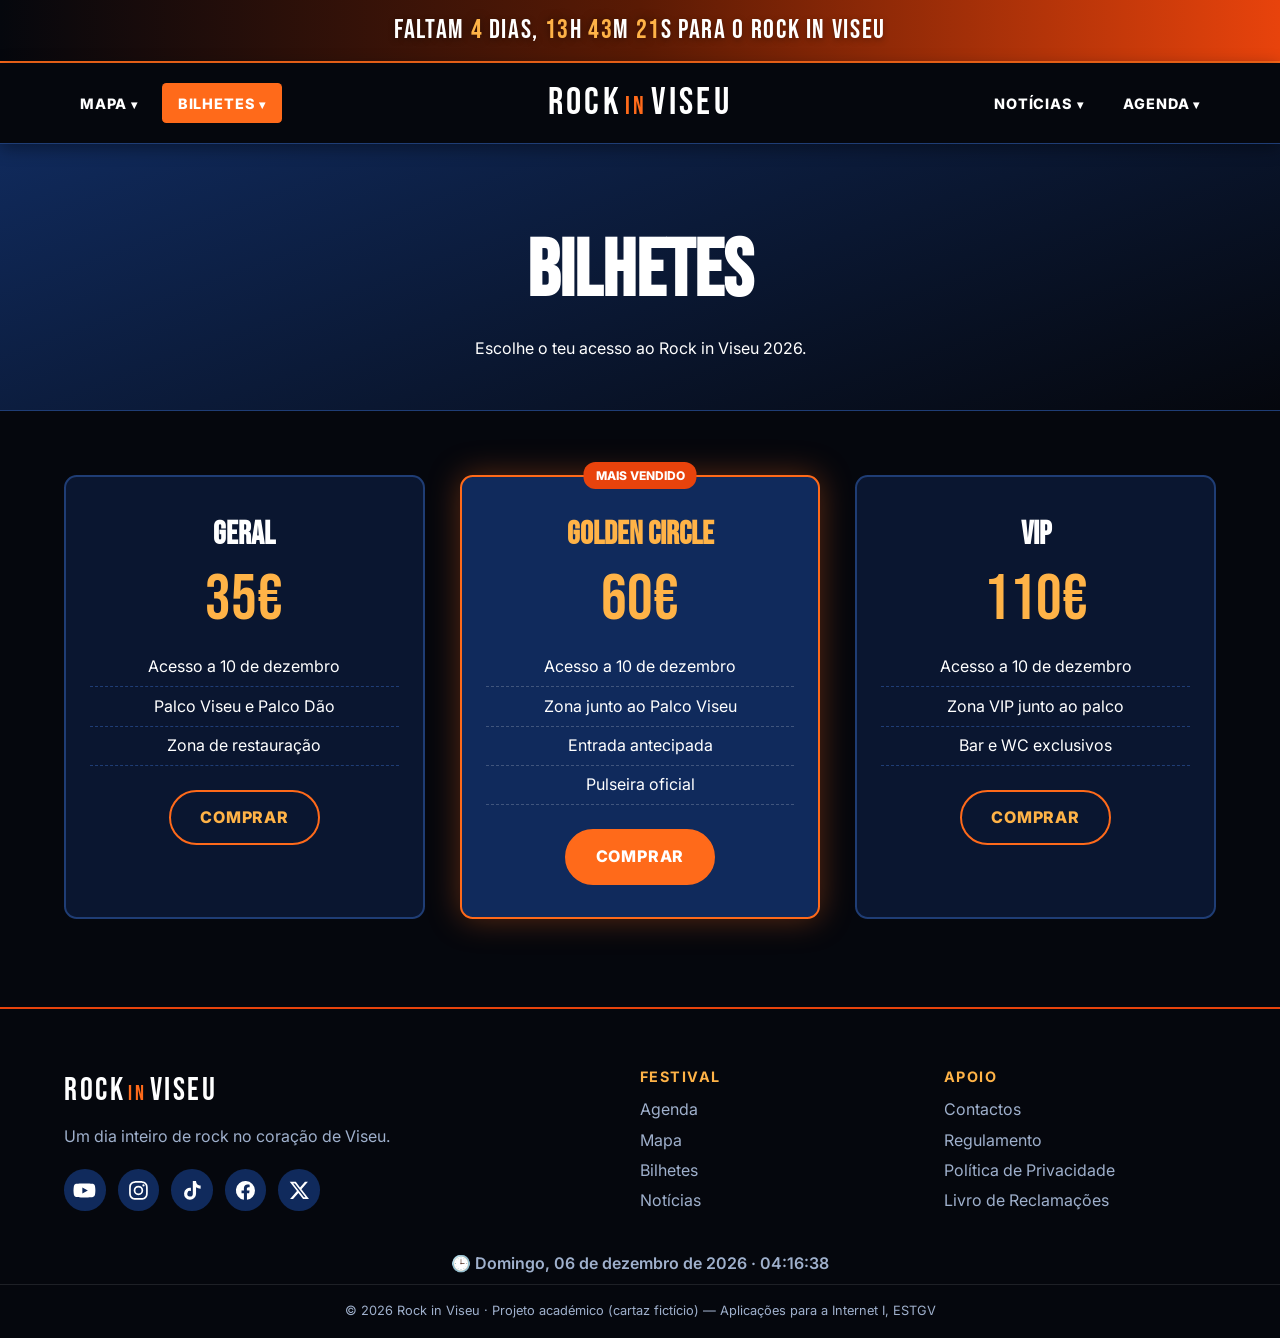
==== commit b9a15817: "Remove o emoji da contagem também nas outras páginas Co-Authored-By: Claude Opus 5.5 <noreply@anthro" ====
--- a/bilhetes.html
+++ b/bilhetes.html
@@ -15,7 +15,7 @@
   <div class="topbar">
     <div class="wrapper">
       <p class="contagem" aria-live="off">
-        🔥 Faltam <strong id="cdDias">0</strong> dias,
+         Faltam <strong id="cdDias">0</strong> dias,
         <strong id="cdHoras">00</strong>h <strong id="cdMin">00</strong>m <strong id="cdSeg">00</strong>s
         para o Rock in Viseu
       </p>
--- a/css/style.css
+++ b/css/style.css
@@ -7,9 +7,10 @@
   --azul: #102a5c;          /* azul escuro principal */
   --azul-escuro: #0a1630;
   --preto: #05070d;
-  --destaque: #3d8bff;      /* azul elétrico para destaques */
-  --destaque-claro: #7cc4ff;
-  --destaque-2: #1b4fd6;
+  --destaque: #ff6a1a;      /* laranja fogo para destaques */
+  --destaque-claro: #ffb347;
+  --destaque-2: #e8430c;
+  --azul-vivo: #3d8bff;     /* azul elétrico (luzes, mapa) */
   --linha: #1f3d75;
   --branco: #ffffff;
   --cinza: #9fb0cc;
@@ -57,7 +58,7 @@
 
 /* ---------- Barra superior (data/hora) ---------- */
 .topbar {
-  background: linear-gradient(90deg, var(--preto), #0d3a8f, var(--destaque-2), #0d3a8f, var(--preto));
+  background: linear-gradient(90deg, var(--preto), #5a1a04, var(--destaque-2), #5a1a04, var(--preto));
   border-bottom: 2px solid var(--destaque);
   background-size: 200% 100%;
   animation: faixa 6s linear infinite;
@@ -306,7 +307,7 @@
 .zona { cursor: pointer; outline: none; }
 .zona rect { stroke: var(--branco); stroke-width: 3; transition: fill 0.3s, stroke 0.3s, filter 0.3s, transform 0.3s; transform-box: fill-box; transform-origin: center; }
 .zona--palco rect { fill: #1d4ed8; }
-.zona--restauracao rect { fill: #0e7490; }
+.zona--restauracao rect { fill: #e8430c; }
 .zona--loja rect { fill: #4338ca; }
 
 .zona:hover rect,
@@ -314,11 +315,11 @@
 .zona.hover rect {
   stroke: var(--destaque-claro);
   stroke-width: 6;
-  filter: drop-shadow(0 0 14px rgba(61, 139, 255, 0.95));
+  filter: drop-shadow(0 0 14px rgba(255, 106, 26, 0.95));
   transform: scale(1.03);
 }
 .zona--palco:hover rect { fill: #2f6bff; }
-.zona--restauracao:hover rect { fill: #0891b2; }
+.zona--restauracao:hover rect { fill: #ff6a1a; }
 .zona--loja:hover rect { fill: #5b50e8; }
 
 /* animação "pulsar" para mostrar que é clicável */
@@ -352,7 +353,7 @@
 .mapa__legenda li { display: flex; align-items: center; gap: 0.5rem; }
 .cor { width: 1rem; height: 1rem; border-radius: 0.2rem; display: inline-block; }
 .cor--palco { background: #1d4ed8; }
-.cor--restauracao { background: #0e7490; }
+.cor--restauracao { background: #e8430c; }
 .cor--loja { background: #4338ca; }
 .cor--fixo { background: #101f40; border: 1px solid #2c4d85; }
 
@@ -430,7 +431,7 @@
 .bilhete li { padding: 0.4em 0; border-bottom: 1px dashed var(--linha); }
 .bilhete .btn--outline { color: var(--destaque-claro); border-color: var(--destaque); }
 .bilhete .btn--outline:hover { background: var(--destaque); color: var(--branco); }
-.bilhete--destaque { background: var(--azul); border-color: var(--destaque); box-shadow: 0 0 2rem rgba(61, 139, 255, 0.35); }
+.bilhete--destaque { background: var(--azul); border-color: var(--destaque); box-shadow: 0 0 2rem rgba(255, 106, 26, 0.35); }
 .bilhete--destaque h2 { color: var(--destaque-claro); }
 .bilhete--destaque li { border-color: rgba(255, 255, 255, 0.2); }
 .bilhete__tag {
